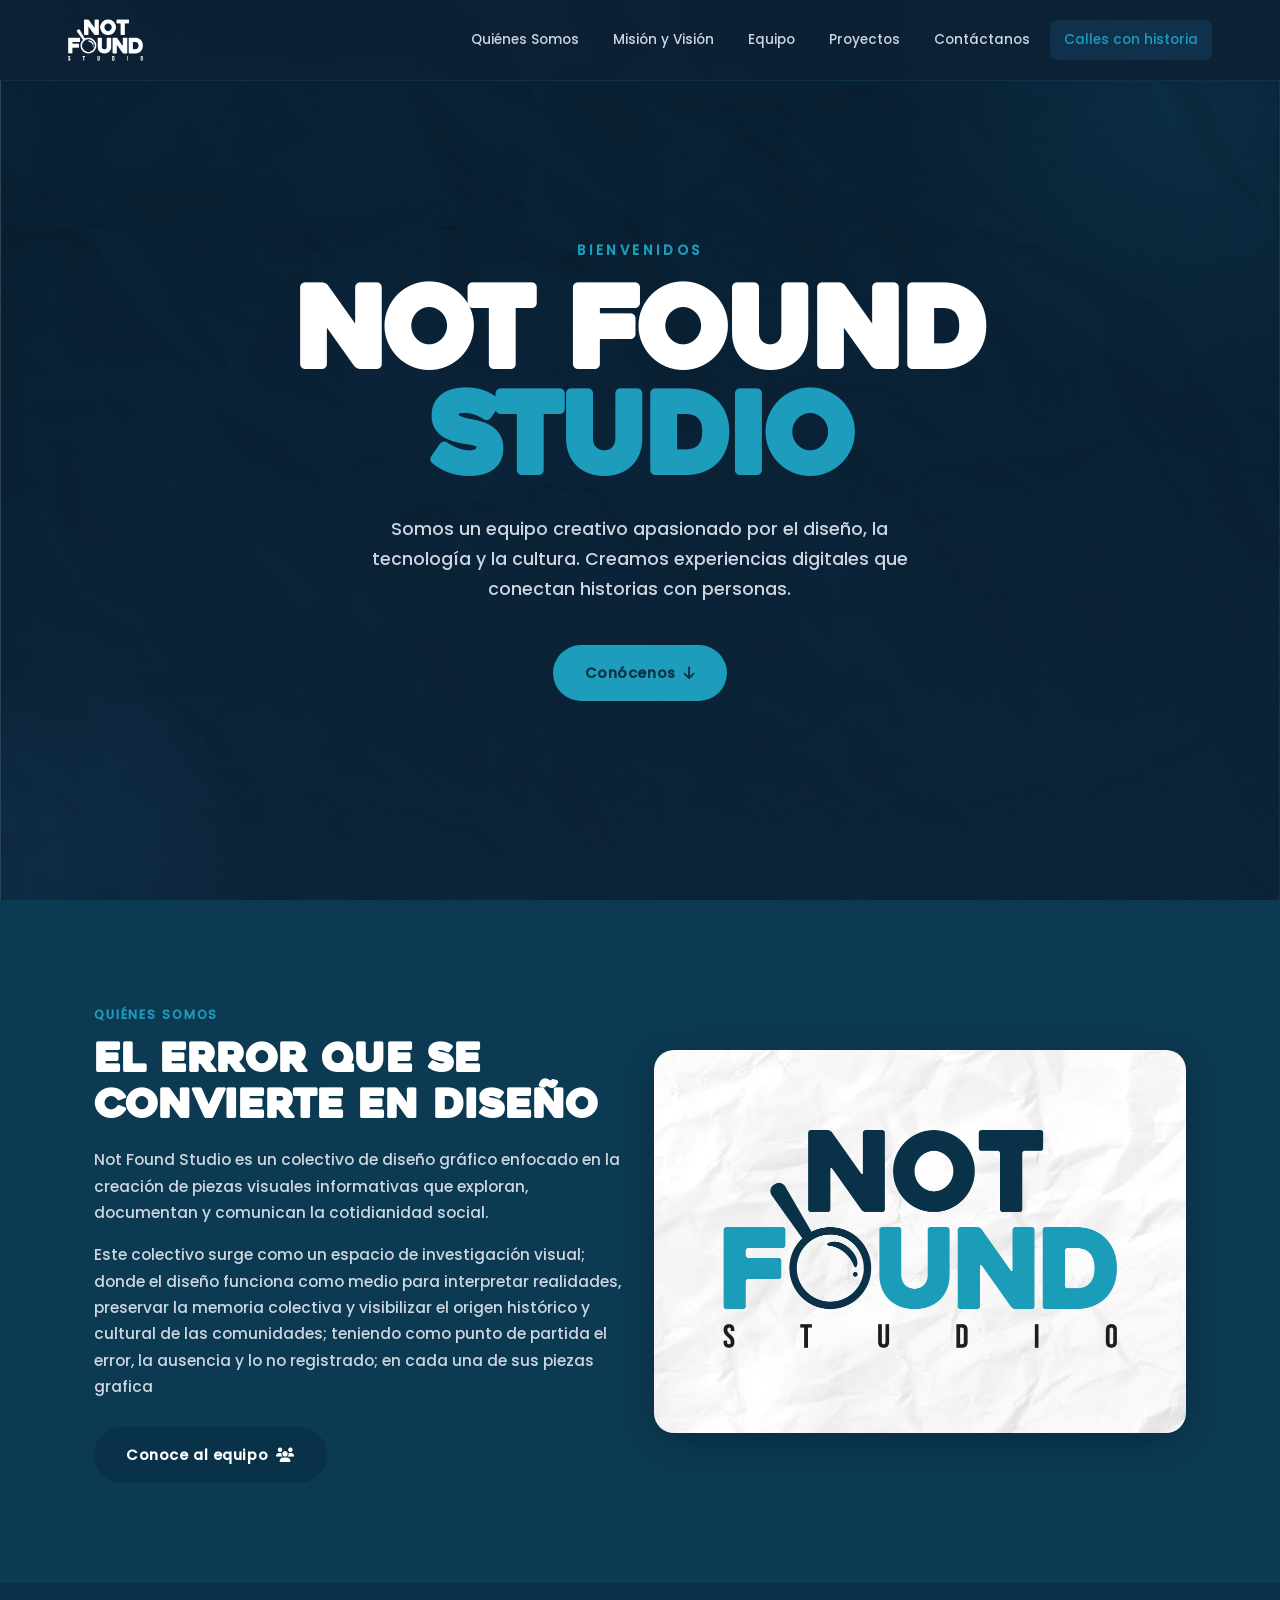
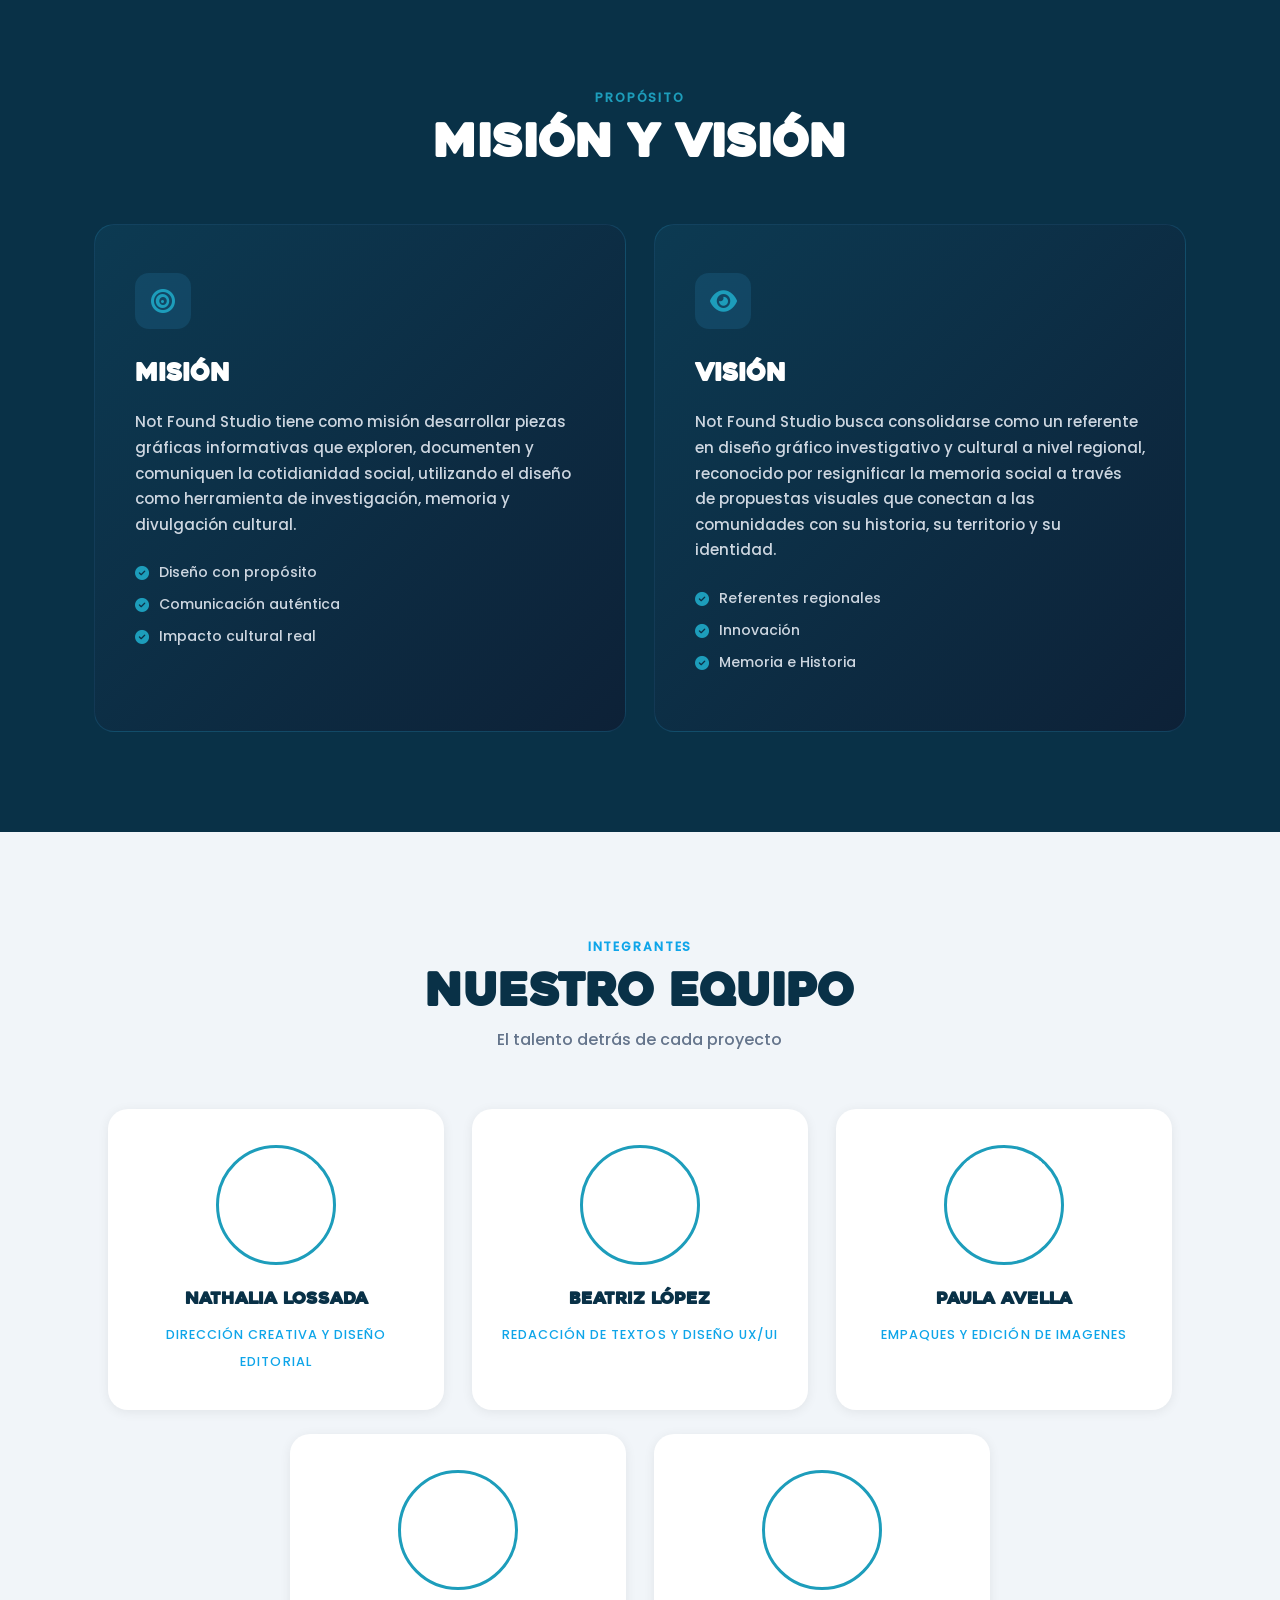
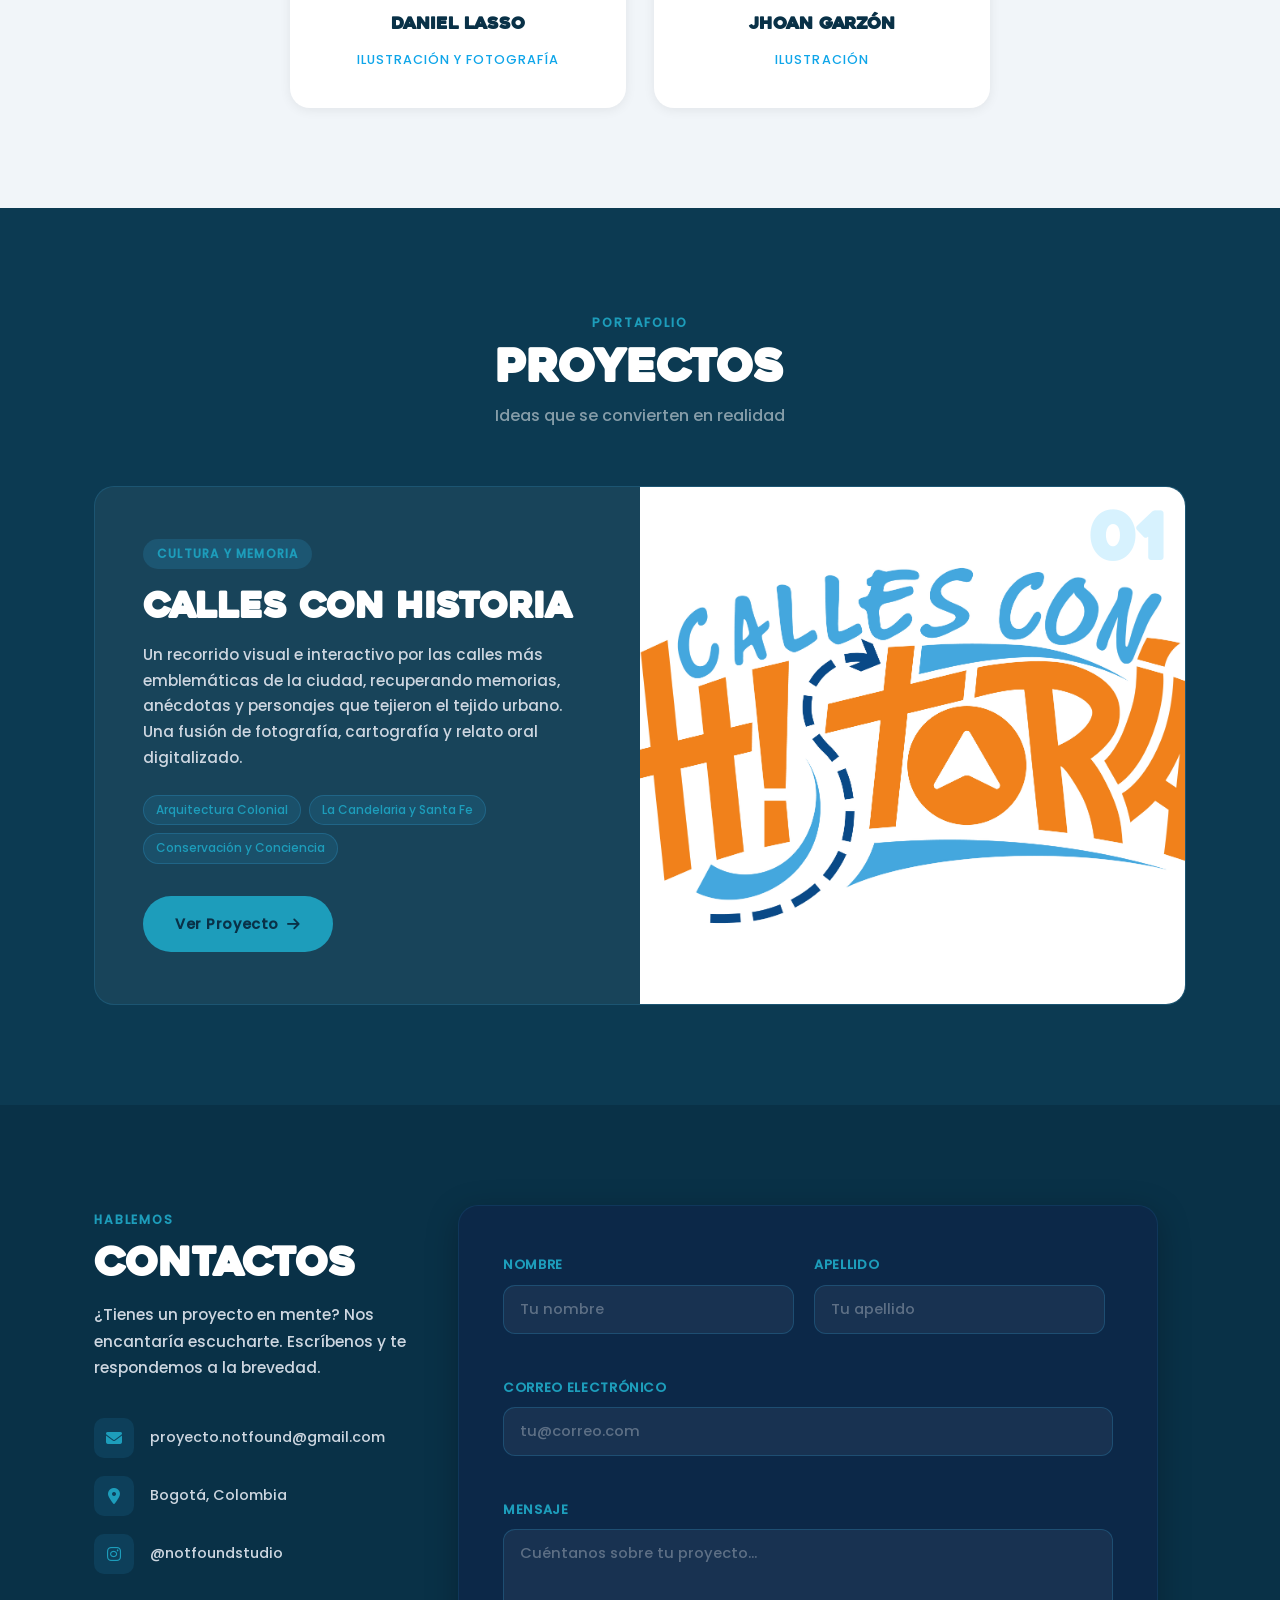
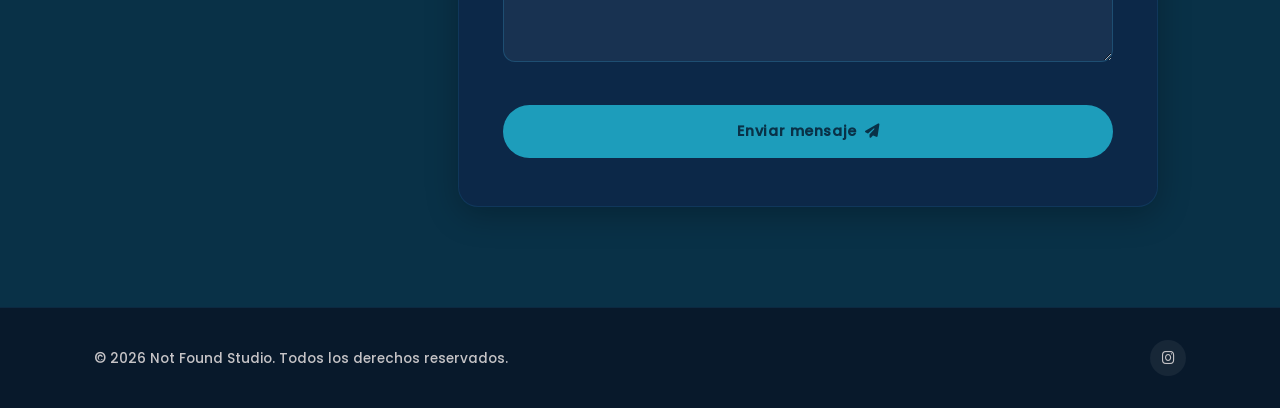
==== index.html @ d1a0eb5a "pagina-web" ====
<!DOCTYPE html>
<html lang="es">
<head>
  <meta charset="UTF-8" />
  <meta name="viewport" content="width=device-width, initial-scale=1.0" />
  <title>Not Found Studio</title>
  <link rel="stylesheet" href="https://cdnjs.cloudflare.com/ajax/libs/font-awesome/6.5.0/css/all.min.css" />
  <link rel="stylesheet" href="style.css" />
  <link rel="icon" href="img/icon.png" type="image/x-icon" />
  <script src="script.js" defer></script>

</head>
<body>
  <div class="page-transition" id="pageTransition"></div>
  <header class="navbar" id="navbar">
    <div class="nav-container">
      <a href="#hero" class="nav-logo">
        <img
          src="img/logo.png"
          alt="Not Found Studio"
          />
        </a>

      <nav class="nav-menu" id="navMenu">
        <a href="#quienes"   class="nav-link">Quiénes Somos</a>
        <a href="#mision"    class="nav-link">Misión y Visión</a>
        <a href="#equipo"    class="nav-link">Equipo</a>
        <a href="#proyectos" class="nav-link">Proyectos</a>
        <a href="#contacto"  class="nav-link">Contáctanos</a>
        <a href="proyecto.html" class="nav-link nav-link--project">Calles con historia</a>
      </nav>

      <!-- BOTÓN HAMBURGUESA (móvil) -->
      <button class="hamburger" id="hamburger" aria-label="Abrir menú">
        <span></span>
        <span></span>
        <span></span>
      </button>
    </div>
  </header>
 <section class="hero" id="hero">
    <div class="hero-deco deco-1"></div>
    <div class="hero-deco deco-2"></div>

    <div class="container">
      <div class="row justify-center">
        <div class="col col-8 hero-content">
          <p class="hero-welcome">Bienvenidos</p>
          <h1 class="hero-title">Not Found<br /><span>Studio</span></h1>
          <p class="hero-desc">
            Somos un equipo creativo apasionado por el diseño, la tecnología y la cultura.
            Creamos experiencias digitales que conectan historias con personas.
          </p>
          <div class="hero-cta">
            <a href="#quienes" class="btn btn-primary">
              Conócenos <i class="fas fa-arrow-down"></i>
            </a>
          </div>
        </div>
      </div>
    </div>
  </section>

  <section class="quienes" id="quienes">
    <div class="container">
      <div class="row align-center">
        <div class="col col-6 reveal">
          <span class="section-label">Quiénes Somos</span>
          <h2>El error que se convierte en diseño</h2>
          <p>
            Not Found Studio es un colectivo de diseño gráfico enfocado en la creación de 
            piezas visuales informativas que exploran, documentan y comunican la cotidianidad social. 
          </p>
          <p>
            Este colectivo surge como un espacio de investigación visual; donde el diseño funciona como medio para 
            interpretar realidades, preservar la memoria colectiva y visibilizar el 
            origen histórico y cultural de las comunidades; teniendo como punto de partida 
            el error, la ausencia y lo no registrado; en cada una de sus piezas grafica
          </p>
          <a href="#equipo" class="btn btn-dark">
            Conoce al equipo <i class="fas fa-users"></i>
          </a>
        </div>
        <div class="col col-6 reveal">
          <div class="img-wrapper">
            <img
              src="img/perfil.png" alt="Quiénes Somos"/>
          </div>
        </div>
      </div>
    </div>
  </section>

  <section class="mision" id="mision">
    <div class="container">
      <div class="row justify-center">
        <div class="col col-8 section-header reveal">
          <span class="section-label">Propósito</span>
          <h2>Misión y Visión</h2>
        </div>
      </div>
      <div class="row">
        <div class="col col-6 reveal">
          <div class="mv-card mision-card">
            <div class="mv-icon"><i class="fas fa-bullseye"></i></div>
            <h3>Misión</h3>
            <p>
              Not Found Studio tiene como misión desarrollar piezas gráficas informativas
              que exploren, documenten y comuniquen la cotidianidad social, utilizando el
              diseño como herramienta de investigación, memoria y divulgación cultural. 
            </p>
            <ul class="mv-list">
              <li><i class="fas fa-check-circle"></i> Diseño con propósito</li>
              <li><i class="fas fa-check-circle"></i> Comunicación auténtica</li>
              <li><i class="fas fa-check-circle"></i> Impacto cultural real</li>
            </ul>
          </div>
        </div>
        <div class="col col-6 reveal">
          <div class="mv-card vision-card">
            <div class="mv-icon"><i class="fas fa-eye"></i></div>
            <h3>Visión</h3>
            <p>
              Not Found Studio busca consolidarse como un referente en diseño gráfico investigativo 
              y cultural a nivel regional, reconocido por resignificar la memoria social a través de 
              propuestas visuales que conectan a las comunidades con su historia, su territorio y su identidad.
            </p>
            <ul class="mv-list">
              <li><i class="fas fa-check-circle"></i> Referentes regionales</li>
              <li><i class="fas fa-check-circle"></i> Innovación</li>
              <li><i class="fas fa-check-circle"></i> Memoria e Historia</li>
            </ul>
          </div>
        </div>
      </div>
    </div>
  </section>

  <section class="equipo" id="equipo">
    <div class="container">
      <div class="row justify-center">
        <div class="col col-10 section-header reveal">
          <span class="section-label">Integrantes</span>
          <h2>Nuestro Equipo</h2>
          <p class="section-sub">El talento detrás de cada proyecto</p>
        </div>
      </div>

      <div class="row justify-center team-row">
        <div class="col col-4 reveal">
          <div class="team-card">
            <div class="team-photo">
              <img
                src="img/equipo1.jpg"
                alt="Nathalia lossada"
              />
              <div class="team-overlay">
                <a href="https://www.instagram.com/nlossada?igsh=bnplN2xuNHA5bGJr" class="team-link" aria-label="Instagram de Nathalia">
                  <i class="fas fa-envelope"></i>
                </a>
              </div>
            </div>
            <h4>Nathalia Lossada</h4>
            <span class="team-role">Dirección Creativa y Diseño editorial</span>
          </div>
        </div>

        <div class="col col-4 reveal">
          <div class="team-card">
            <div class="team-photo">
              <img
                src="img/equipo2.jpg"
                alt="Beatriz López"
              />
              <div class="team-overlay">
                <a href="https://www.instagram.com/bea_adrix?igsh=NGtjNWd2dTVrZHo2" class="team-link" aria-label="instagram de Beatriz">
                  <i class="fas fa-envelope"></i>
                </a>
              </div>
            </div>
            <h4>Beatriz López</h4>
            <span class="team-role">Redacción de textos y Diseño UX/UI</span>
          </div>
        </div>

        <div class="col col-4 reveal">
          <div class="team-card">
            <div class="team-photo">
              <img
                src="img/equipo3.jpg"
                alt="Paula Avella"
              />
              <div class="team-overlay">
                <a href="https://www.instagram.com/pautinament3?igsh=bTRzOGg0ZjN5amI3" class="team-link" aria-label="instagram de Paula">
                  <i class="fas fa-envelope"></i>
                </a>
              </div>
            </div>
            <h4>Paula Avella</h4>
            <span class="team-role">Empaques y Edición de imagenes</span>
          </div>
        </div>
      </div>

      <div class="row justify-center team-row">
        <div class="col col-4 reveal">
          <div class="team-card">
            <div class="team-photo">
              <img
                src="img/equipo4.jpg"
                alt="Daniel Lasso"
              />
              <div class="team-overlay">
                <a href="https://www.instagram.com/dan_d4x_?igsh=Ym0zbWVmbXpodW9n&utm_source=qr" class="team-link" aria-label="instagram de Daniel">
                  <i class="fas fa-envelope"></i>
                </a>
              </div>
            </div>
            <h4>Daniel Lasso</h4>
            <span class="team-role">Ilustración y Fotografía</span>
          </div>
        </div>

        <div class="col col-4 reveal">
          <div class="team-card">
            <div class="team-photo">
              <img
                src="img/equipo5.jpg"
                alt="Jhoan Garzón"
              />
              <div class="team-overlay">
                <a href="https://www.instagram.com/ribbit_melon?igsh=cm5mOG1vd2Rkbng2" class="team-link" aria-label="instagram de Jhoan">
                  <i class="fas fa-envelope"></i>
                </a>
              </div>
            </div>
            <h4>Jhoan Garzón</h4>
            <span class="team-role">Ilustración</span>
          </div>
        </div>
      </div>
    </div>
  </section>

  <section class="proyectos" id="proyectos">
    <div class="container">
      <div class="row justify-center">
        <div class="col col-8 section-header reveal">
          <span class="section-label">Portafolio</span>
          <h2>Proyectos</h2>
          <p class="section-sub">Ideas que se convierten en realidad</p>
        </div>
      </div>
      <div class="row reveal">
        <div class="col col-12">
          <div class="project-card">

            <div class="project-info">
              <span class="project-tag">Cultura y Memoria</span>
              <h3>Calles con Historia</h3>
              <p>
                Un recorrido visual e interactivo por las calles más emblemáticas de la ciudad,
                recuperando memorias, anécdotas y personajes que tejieron el tejido urbano.
                Una fusión de fotografía, cartografía y relato oral digitalizado.
              </p>
              <ul class="project-tags">
                <li>Arquitectura Colonial</li>
                <li>La Candelaria y Santa Fe</li>
                <li>Conservación y Conciencia</li>
              </ul>
              <a href="proyecto.html" class="btn btn-primary project-btn">
                Ver Proyecto <i class="fas fa-arrow-right"></i>
              </a>
            </div>

            <div class="project-img">
              <img
                src="img/proyecto.jpg"
                alt="Calles con Historia"
              />
              <div class="project-number">01</div>
            </div>
          </div>
        </div>
      </div>

    </div>
  </section>

  <section class="contacto" id="contacto">
    <div class="container">
      <div class="row align-start">

        <div class="col col-4 contact-info reveal">
          <span class="section-label">Hablemos</span>
          <h2>Contactos</h2>
          <p>
            ¿Tienes un proyecto en mente? Nos encantaría escucharte.
            Escríbenos y te respondemos a la brevedad.
          </p>
          <div class="contact-details">
            <!-- Cambia el correo, ciudad y usuario de Instagram -->
            <div class="contact-item">
              <i class="fas fa-envelope"></i>
              <span>proyecto.notfound@gmail.com</span>
            </div>
            <div class="contact-item">
              <i class="fas fa-map-marker-alt"></i>
              <span>Bogotá, Colombia</span>
            </div>
            <div class="contact-item">
              <i class="fab fa-instagram"></i>
              <span>@notfoundstudio</span>
            </div>
          </div>
        </div>

        <div class="col col-8 reveal">
          <div class="contact-form">
            <form id="contactForm"
            action="https://formspree.io/f/xjgqybzd"
            method="POST"
            novalidate>

            <input type="hidden" name="_subject" value="Nuevo mensaje — Calles con Historia" />
            <input type="hidden" name="_language" value="es" />


              <div class="row form-row">
                <div class="col col-6 form-group">
                  <label for="nombre">Nombre</label>
                  <input type="text" id="nombre" name="nombre" placeholder="Tu nombre" required />
                  <span class="error-msg" id="error-nombre"></span>
                </div>
                <div class="col col-6 form-group">
                  <label for="apellido">Apellido</label>
                  <input type="text" id="apellido" name="apellido" placeholder="Tu apellido" required />
                  <span class="error-msg" id="error-apellido"></span>
                </div>
              </div>

              <div class="form-group">
                <label for="correo">Correo electrónico</label>
                <input type="email" id="correo" name="correo" placeholder="tu@correo.com" required />
                <span class="error-msg" id="error-correo"></span>
              </div>

              <div class="form-group">
                <label for="mensaje">Mensaje</label>
                <textarea id="mensaje" name="mensaje" rows="5" placeholder="Cuéntanos sobre tu proyecto..." required></textarea>
                <span class="error-msg" id="error-mensaje"></span>
              </div>

              <button type="submit" class="btn btn-primary full-width">
                Enviar mensaje <i class="fas fa-paper-plane"></i>
              </button>
              <div class="form-success" id="formSuccess">
                <i class="fas fa-check-circle"></i>
                ¡Mensaje enviado con éxito! Te responderemos pronto.
              </div>

            </form>
          </div>
        </div>
      </div>
    </div>
  </section>

  <footer class="footer">
    <div class="container">
      <div class="row align-center justify-between footer-inner">
        <p>&copy; 2026 Not Found Studio. Todos los derechos reservados.</p>
        <div class="footer-social">
          <a href="https://www.instagram.com/not.found.st?igsh=ZXUxaDUyYTJwb2t6" aria-label="Instagram"><i class="fab fa-instagram"></i></a>
        </div>
      </div>
    </div>
  </footer>

</body>
</html>
---- style.css ----
:root {
  --navy:        #093147;   /* azul oscuro principal */
  --navy-mid:    #0c2848;   /* azul oscuro medio */
  --teal:        #1d9dbb;   /* azul turquesa */
  --teal-dark:   #0ea5e9;   /* turquesa más oscuro */
  --teal-bg:     #0c3a52;   /* fondo sección turquesa */
  --gray-light:  #f1f5f9;   /* gris claro (fondo equipo) */
  --gray-mid:    #c5c3c6;   /* gris medio (textos secundarios) */
  --white:       #ffffff;
  --text-body:   #cdd6e0;   /* texto sobre fondo oscuro */
  --error:       #f87171;   /* rojo para errores de formulario */

  --font-title:  'Heavitas', sans-serif; src: url(fuentes/heavitas.ttf);
  --font-body:   'Poppins', sans-serif; src: url(fuentes/poppins-medium.ttf);

  --radius:      12px;
  --radius-lg:   20px;

  --shadow:      0 8px 32px rgba(0, 0, 0, 0.25);
  --shadow-sm:   0 4px 16px rgba(0, 0, 0, 0.15);

  --transition:  0.35s cubic-bezier(0.4, 0, 0.2, 1);
}

@font-face {
  font-family: 'Heavitas'; src: url(fuentes/heavitas.ttf); 
}

@font-face {
  font-family: 'Poppins'; src: url(fuentes/poppins-medium.ttf);
}

*, *::before, *::after {
  box-sizing: border-box;
  margin: 0;
  padding: 0;
}

html {
  scroll-behavior: smooth;
}

body {
  font-family: var(--font-body); background: var(--navy); color: var(--white); line-height: 1.7; overflow-x: hidden;
}

img {max-width: 100%;display: block; }
a { text-decoration: none; color: inherit; }
ul { list-style: none; }

.container {
  max-width: 1140px;
  margin: 0 auto;
  padding: 0 24px;
  width: 100%;
}

.row {
  display: flex;
  flex-wrap: wrap;
  gap: 28px;
  width: 100%;
}

.col {
  flex: 1 1 0%;
  min-width: 0;
}

.col-1  { flex: 0 0 calc(8.333%  - 28px); }
.col-2  { flex: 0 0 calc(16.666% - 28px); }
.col-3  { flex: 0 0 calc(25%     - 28px); }
.col-4  { flex: 0 0 calc(33.333% - 28px); }
.col-5  { flex: 0 0 calc(41.666% - 28px); }
.col-6  { flex: 0 0 calc(50%     - 14px); }
.col-7  { flex: 0 0 calc(58.333% - 28px); }
.col-8  { flex: 0 0 calc(66.666% - 28px); }
.col-9  { flex: 0 0 calc(75%     - 28px); }
.col-10 { flex: 0 0 calc(83.333% - 28px); }
.col-11 { flex: 0 0 calc(91.666% - 28px); }
.col-12 { flex: 0 0 100%; }

.justify-center  { justify-content: center; }
.justify-between { justify-content: space-between; }
.justify-end     { justify-content: flex-end; }
.align-center    { align-items: center; }
.align-start     { align-items: flex-start; }
.align-end       { align-items: flex-end; }

.reveal {
  opacity: 0;
  transform: translateY(32px);
  transition: opacity 0.7s ease, transform 0.7s ease;
}
.reveal.visible {
  opacity: 1;
  transform: none;
}

.section-label {
  display: inline-block;
  font-family: var(--font-body);
  font-size: 0.78rem;
  font-weight: 600;
  letter-spacing: 0.15em;
  text-transform: uppercase;
  color: var(--teal);
  margin-bottom: 10px;
}

.section-header {
  text-align: center;
  margin-bottom: 56px;
}

.section-header h2 {
  font-family: var(--font-title);
  font-size: clamp(2rem, 4vw, 2.8rem);
  font-weight: 900;
  line-height: 1.1;
}

.section-sub {
  color: var(--gray-mid);
  margin-top: 10px;
  font-size: 1rem;
}

.img-wrapper {
  position: relative;
  border-radius: var(--radius-lg);
  overflow: hidden;
  box-shadow: var(--shadow);
}

.img-wrapper img {
  width: 100%;
  height: 100%;
}

.img-wrapper:hover img {
  transform: scale(1.04);
}

.img-badge {
  position: absolute; bottom: 24px; left: 24px; background: var(--teal); color: var(--navy);
  padding: 14px 20px; border-radius: var(--radius); display: flex; flex-direction: column;
  align-items: center; font-family: var(--font-title); font-weight: 900;box-shadow: var(--shadow-sm);
}

.badge-num  { font-size: 2rem; line-height: 1; }
.badge-text {
  font-size: 0.7rem; letter-spacing: 0.1em; text-transform: uppercase;
}

.btn {
  display: inline-flex; align-items: center; gap: 8px; font-family: var(--font-body); font-weight: 600; font-size: 0.9rem;
  padding: 14px 30px; border-radius: 50px; border: 2px solid transparent; cursor: pointer; transition: var(--transition); letter-spacing: 0.04em;
}

.btn-primary {
  background: var(--teal); color: var(--navy);
}
.btn-primary:hover {
  background: transparent; border-color: var(--teal); color: var(--teal); transform: translateY(-2px); box-shadow: 0 8px 24px rgba(56, 189, 248, 0.3);
}

.btn-outline {
  background: transparent; border-color: rgba(255, 255, 255, 0.4); color: var(--white);
}
.btn-outline:hover {
  border-color: var(--teal); color: var(--teal); transform: translateY(-2px);
}

.btn-dark {
  background: var(--navy); color: var(--white); border-color: var(--navy);
}
.btn-dark:hover {
  background: var(--teal); border-color: var(--teal); color: var(--navy); transform: translateY(-2px);
}

.full-width {
  width: 100%; justify-content: center;
}

.navbar {
  position: fixed; top: 0; left: 0; right: 0; z-index: 1000; background: rgba(13, 33, 55, 0.85); backdrop-filter: blur(14px); -webkit-backdrop-filter: blur(14px); border-bottom: 1px solid rgba(56, 189, 248, 0.1); transition: box-shadow 0.3s;
}

.navbar.scrolled {
  box-shadow: 0 4px 32px rgba(0, 0, 0, 0.4);
}

.nav-container {
  max-width: 1200px; 
  
   margin: 0 auto; padding: 0 28px; height: 80px; display: flex; align-items: center; justify-content: space-between;
}

.nav-logo {
  display: flex; align-items: center; flex-shrink: 0; transition: opacity 0.2s;
}
.nav-logo:hover { opacity: 0.8; }

.nav-logo img {
  height: 42px; width: auto; object-fit: contain;
}

/* Fallback de texto si no existe logo.png */
.logo-fallback {
  display: none; font-family: var(--font-title); font-weight: 900; font-size: 1.4rem; color: var(--white); letter-spacing: -0.02em;
}
.logo-fallback span { color: var(--teal); }

/* Menú de enlaces */
.nav-menu {
  display: flex; align-items: center; gap: 6px;
}

.nav-link {
  font-family: var(--font-body); font-size: 0.85rem; font-weight: 500; color: var(--text-body); padding: 8px 14px; border-radius: 8px; transition: var(--transition); position: relative;
}

/* Subrayado animado al hacer hover */
.nav-link::after {
  content: ''; position: absolute; bottom: 4px; left: 50%; transform: translateX(-50%) scaleX(0); width: 20px; height: 2px; background: var(--teal); border-radius: 2px; transition: transform 0.3s ease;
}
.nav-link:hover { color: var(--white); }
.nav-link:hover::after { transform: translateX(-50%) scaleX(1); }

/* Enlace de Proyectos destacado en turquesa */
.nav-link--project {
  color: var(--teal) !important; background: rgba(56, 189, 248, 0.1);
}
.nav-link--project:hover {
  background: var(--teal); color: var(--navy) !important;
}
.nav-link--project:hover::after { display: none; }

/* Botón hamburguesa (solo visible en móvil) */
.hamburger {
  display: none; flex-direction: column; gap: 5px; background: none; border: none; cursor: pointer; padding: 6px;
}
.hamburger span {
  display: block;
  width: 26px;
  height: 2px;
  background: var(--white);
  border-radius: 2px;
  transition: var(--transition);
}
/* Animación de ×  al abrir el menú */
.hamburger.active span:nth-child(1) { transform: translateY(7px) rotate(45deg); }
.hamburger.active span:nth-child(2) { opacity: 0; }
.hamburger.active span:nth-child(3) { transform: translateY(-7px) rotate(-45deg); }

.hero {
  min-height: 100vh;
  background: linear-gradient(rgba(8, 25, 43, 0.65), rgba(13, 33, 55, 0.75)), url('img/hero-bg.jpg') center center / cover no-repeat; display: flex; align-items: center; justify-content: center; position: relative; overflow: hidden; padding: 120px 0 80px;
}

.hero-content {
  position: relative; z-index: 2; text-align: center;
}

.hero-welcome {
  font-size: 0.85rem; font-weight: 600; letter-spacing: 0.25em; text-transform: uppercase; color: var(--teal); margin-bottom: 16px; animation: fadeUp 0.8s ease both;
}

.hero-title {
  font-family: var(--font-title); font-size: clamp(3rem, 9vw, 7rem); font-weight: 900; line-height: 0.95; letter-spacing: -0.03em; margin-bottom: 24px; animation: fadeUp 0.8s 0.15s ease both;
}
.hero-title span { color: var(--teal); }

.hero-desc {
  font-size: clamp(0.95rem, 2vw, 1.1rem); color: var(--text-body); max-width: 560px; margin: 0 auto 40px; animation: fadeUp 0.8s 0.3s ease both;
}

.hero-cta {
  display: flex; gap: 16px; justify-content: center; flex-wrap: wrap; animation: fadeUp 0.8s 0.45s ease both;
}

.hero-deco {
  position: absolute; border-radius: 50%; pointer-events: none;
}
.deco-1 {
  width: 600px; height: 600px; top: -200px; right: -200px; background: radial-gradient(circle, rgba(56, 189, 248, 0.08) 0%, transparent 70%);
}
.deco-2 {
  width: 400px; height: 400px; bottom: -150px; left: -150px; background: radial-gradient(circle, rgba(56, 189, 248, 0.06) 0%, transparent 70%);
}

@keyframes fadeUp {
  from { opacity: 0; transform: translateY(28px); }
  to   { opacity: 1; transform: none; }
}


.quienes {
  background: var(--teal-bg); padding: 100px 0;
}

.quienes h2 {
  font-family: var(--font-title); font-size: clamp(1.8rem, 3.5vw, 2.5rem); font-weight: 900; margin-bottom: 20px; line-height: 1.15;
}

.quienes p {
  color: var(--text-body); margin-bottom: 16px; font-size: 0.97rem;
}

.quienes .btn {
  margin-top: 10px;
}


.mision {
  background: var(--navy);
  padding: 100px 0;
}

.mv-card {
  height: 100%; padding: 48px 40px; border-radius: var(--radius-lg); border: 1px solid rgba(56, 189, 248, 0.15); transition: var(--transition); position: relative; overflow: hidden;
}

.mv-card::before {
  content: ''; position: absolute; top: 0; left: 0; right: 0; height: 3px; background: var(--teal); transform: scaleX(0); transform-origin: left; transition: transform 0.4s ease;
}
.mv-card:hover::before { transform: scaleX(1); }

.mv-card:hover {
  border-color: rgba(56, 189, 248, 0.4); transform: translateY(-6px); box-shadow: 0 20px 48px rgba(0, 0, 0, 0.35);
}

.mision-card  { background: linear-gradient(135deg, #0c3a52, #0d2137); }
.vision-card  { background: linear-gradient(135deg, #0c3a52, #0d2137); }

.mv-icon {
  width: 56px; height: 56px; background: rgba(56, 189, 248, 0.12); border-radius: 14px; display: flex; align-items: center; justify-content: center; font-size: 1.5rem; color: var(--teal); margin-bottom: 24px;
}

.mv-card h3 {
  font-family: var(--font-title); font-size: 1.5rem; font-weight: 700; margin-bottom: 16px;
}

.mv-card p {
  color: var(--text-body); font-size: 0.94rem; margin-bottom: 24px;
}

.mv-list li {
  color: var(--text-body); font-size: 0.88rem; display: flex; align-items: center; gap: 10px; margin-bottom: 8px;
}
.mv-list li i { color: var(--teal); }


.equipo {
  background: var(--gray-light);
  padding: 100px 0;
}

.equipo .section-label { color: var(--teal-dark); }
.equipo .section-header h2 { color: var(--navy); }
.equipo .section-sub { color: #64748b; }

.team-row {
  margin-bottom: 24px;
}
.team-row:last-child {
  margin-bottom: 0;
}

.team-card {
  background: var(--white); border-radius: var(--radius-lg); padding: 36px 24px; text-align: center; transition: var(--transition); box-shadow: 0 2px 12px rgba(0, 0, 0, 0.07); height: 100%;
}
.team-card:hover {
  transform: translateY(-8px); box-shadow: 0 20px 48px rgba(13, 33, 55, 0.15);
}

.team-photo {
  width: 120px; height: 120px; margin: 0 auto 20px; position: relative;
}
.team-photo img {
  width: 100%; height: 100%; border-radius: 50%; object-fit: cover; border: 3px solid var(--teal); transition: var(--transition);
}
.team-card:hover .team-photo img {
  border-color: var(--teal-dark);
}

.team-overlay {
  position: absolute; inset: 0;  background: rgba(13, 33, 55, 0.7);  border-radius: 50%;  display: flex;  align-items: center;  justify-content: center;  opacity: 0; transition: var(--transition);
}
.team-card:hover .team-overlay { opacity: 1; } 

.team-link {
  color: var(--teal); 
  font-size: 1.2rem; 
  transition: color 0.2s;
}
.team-link:hover { color: var(--white); }

/* Nombre y rol */
.team-card h4 {
  font-family: var(--font-title); font-size: 1.05rem; font-weight: 700; color: var(--navy); margin-bottom: 6px;
}
.team-role {
  font-size: 0.8rem; font-weight: 500; color: var(--teal-dark); text-transform: uppercase; letter-spacing: 0.08em;
}


.proyectos {
  background: var(--teal-bg); padding: 100px 0;
}
.proyectos .section-header h2 { color: var(--white); }
.proyectos .section-sub { color: rgba(255, 255, 255, 0.5); }

.project-card {
  display: grid; grid-template-columns: 1fr 1fr; align-items: center; background: rgba(255, 255, 255, 0.05); border: 1px solid rgba(56, 189, 248, 0.15); border-radius: var(--radius-lg); overflow: hidden; transition: var(--transition);
}
.project-card:hover {
  border-color: rgba(56, 189, 248, 0.4); box-shadow: 0 24px 64px rgba(0, 0, 0, 0.3);
}

.project-info {
  padding: 52px 48px;
}

.project-tag {
  display: inline-block; background: rgba(56, 189, 248, 0.15); color: var(--teal); font-size: 0.75rem; font-weight: 600; letter-spacing: 0.1em; text-transform: uppercase; padding: 5px 14px; border-radius: 50px; margin-bottom: 18px;
}

.project-info h3 {
  font-family: var(--font-title); font-size: clamp(1.6rem, 3vw, 2.2rem); font-weight: 900; margin-bottom: 16px; line-height: 1.1;
}

.project-info p {
  color: var(--text-body); font-size: 0.95rem; margin-bottom: 24px;
}

.project-tags {
  display: flex; flex-wrap: wrap; gap: 8px; margin-bottom: 32px;
}
.project-tags li {
  background: rgba(56, 189, 248, 0.1); color: var(--teal); font-size: 0.75rem; padding: 4px 12px; border-radius: 50px; border: 1px solid rgba(56, 189, 248, 0.2);
}

.project-img {
  position: relative; height: 100%; width: 100%; transition: transform 0.6s ease;
}
.project-img img {
  width: 100%; height: 100%; object-fit: cover; display: block; transition: transform 0.6s ease;
}
.project-card:hover .project-img img { transform: scale(1.05); }

.project-number {
  position: absolute; top: 20px; right: 20px; font-family: var(--font-title); font-size: 4rem; font-weight: 900; color: rgba(56, 189, 248, 0.2);line-height: 1;pointer-events: none;
}

.contacto {
  background: var(--navy); padding: 100px 0;
}

.contact-info h2 {
  font-family: var(--font-title); font-size: clamp(1.8rem, 3.5vw, 2.5rem); font-weight: 900; margin-bottom: 18px; line-height: 1.1;
}

.contact-info p {
  color: var(--text-body); font-size: 0.97rem; margin-bottom: 36px;
}

.contact-details {
  display: flex; flex-direction: column; gap: 18px;
}

.contact-item {
  display: flex; align-items: center; gap: 16px; color: var(--text-body); font-size: 0.9rem;
}
.contact-item i {
  width: 40px; height: 40px; background: rgba(56, 189, 248, 0.1); border-radius: 10px; display: flex; align-items: center; justify-content: center; color: var(--teal); font-size: 1rem; flex-shrink: 0;
}

.contact-form {
  background: var(--navy-mid); padding: 48px 44px; border-radius: var(--radius-lg); border: 1px solid rgba(56, 189, 248, 0.1); box-shadow: var(--shadow);
}

.form-row {
  margin-bottom: 0; gap: 20px;
}

.form-group {
  display: flex; flex-direction: column; margin-bottom: 20px; width: 100%;
}

.form-group label {
  font-size: 0.82rem; font-weight: 600; color: var(--teal); margin-bottom: 8px; letter-spacing: 0.05em; text-transform: uppercase;
}

.form-group input,
.form-group textarea {
  background: rgba(255, 255, 255, 0.05); border: 1px solid rgba(56, 189, 248, 0.2); border-radius: var(--radius);color: var(--white); font-family: var(--font-body); font-size: 0.92rem; padding: 13px 16px; transition: var(--transition); resize: vertical; width: 100%;
}
.form-group input::placeholder,
.form-group textarea::placeholder {
  color: rgba(255, 255, 255, 0.3);
}
.form-group input:focus,
.form-group textarea:focus {
  outline: none; border-color: var(--teal); background: rgba(56, 189, 248, 0.06); box-shadow: 0 0 0 3px rgba(56, 189, 248, 0.1);
}

/* Estado de error (JS) */
.form-group input.invalid,
.form-group textarea.invalid {
  border-color: var(--error); box-shadow: 0 0 0 3px rgba(248, 113, 113, 0.1);
}

/* Mensaje de error */
.error-msg {
  font-size: 0.78rem; color: var(--error); margin-top: 5px; min-height: 18px;
}

/* Mensaje de éxito al enviar */
.form-success {
  display: none; align-items: center; gap: 10px; background: rgba(56, 189, 248, 0.1); border: 1px solid var(--teal); border-radius: var(--radius); color: var(--teal); font-size: 0.9rem; font-weight: 500; padding: 14px 18px; margin-top: 16px;
}
.form-success.show { display: flex; }

.footer {
  background: #08192b; padding: 32px 0; border-top: 1px solid rgba(56, 189, 248, 0.1);
}

.footer-inner {
  flex-wrap: wrap; gap: 16px;
}

.footer p {
  font-size: 0.85rem; color: var(--gray-mid);
}

.footer-social {
  display: flex; gap: 14px;
}
.footer-social a {
  width: 36px; height: 36px; background: rgba(255, 255, 255, 0.06); border-radius: 50%; display: flex; align-items: center; justify-content: center; color: var(--gray-mid); font-size: 0.9rem; transition: var(--transition);
}
.footer-social a:hover {
  background: var(--teal); color: var(--navy); transform: translateY(-3px);
}

.page-transition {
  position: fixed; inset: 0; background: var(--navy); z-index: 9999; pointer-events: none; opacity: 0; transition: opacity 0.4s ease;
}
.page-transition.fade-out {
  opacity: 1; pointer-events: all;
}


/* ============================================================
   15. RESPONSIVE
   ============================================================ */

/* ── Tablet: ≤ 992px ─────────────────────────────────────── */
@media (max-width: 992px) {

  /* Las cols de 6 pasan a ancho completo */
  .col-6 { flex: 0 0 100%; }

  /* En Quiénes Somos, la imagen sube arriba */
  .quienes .row .col:last-child { order: -1; }

  /* Equipo: cols de 3 pasan a 50% */
  .equipo .col-3 { flex: 0 0 calc(50% - 14px); }

  /* Proyecto: de 2 cols a 1 col */
  .project-card { grid-template-columns: 1fr; }
  .project-img  { min-height: 280px; }

  /* Contacto: de 2 cols a 1 col */
  .contacto .col-4,
  .contacto .col-8 { flex: 0 0 100%; }
}

/* ── Móvil: ≤ 768px ──────────────────────────────────────── */
@media (max-width: 768px) {

  /* Menú hamburguesa */
  .nav-menu {
    display: none;
    position: absolute;
    top: 70px;
    left: 0;
    right: 0;
    background: rgba(13, 33, 55, 0.97);
    backdrop-filter: blur(14px);
    flex-direction: column;
    padding: 20px 24px 28px;
    gap: 4px;
    border-bottom: 1px solid rgba(56, 189, 248, 0.15);
  }
  .nav-menu.open  { display: flex; }
  .nav-link       { font-size: 1rem; padding: 12px 16px; }
  .hamburger      { display: flex; }

  /* Padding de secciones en móvil */
  .quienes,
  .mision,
  .equipo,
  .proyectos,
  .contacto { padding: 72px 0; }

  /* Col 8 pasa a 100% */
  .col-8 { flex: 0 0 100%; }

  /* Equipo en móvil: 2 columnas */
  .equipo .col-3 { flex: 0 0 calc(50% - 14px); }

  /* Formulario: fila de 2 pasa a 1 */
  .form-row .col-6 { flex: 0 0 100%; }

  /* Info del proyecto */
  .project-info { padding: 36px 28px; }

  /* Formulario de contacto */
  .contact-form { padding: 32px 24px; }

  /* Footer centrado */
  .footer-inner { flex-direction: column; text-align: center; }
}

/* ── Muy pequeño: ≤ 480px ────────────────────────────────── */
@media (max-width: 480px) {

  /* Equipo: 1 col */
  .equipo .col-3 { flex: 0 0 100%; }

  /* Hero: botones apilados */
  .hero-cta { flex-direction: column; align-items: center; }
  .hero-cta .btn { width: 100%; max-width: 300px; justify-content: center; }
}
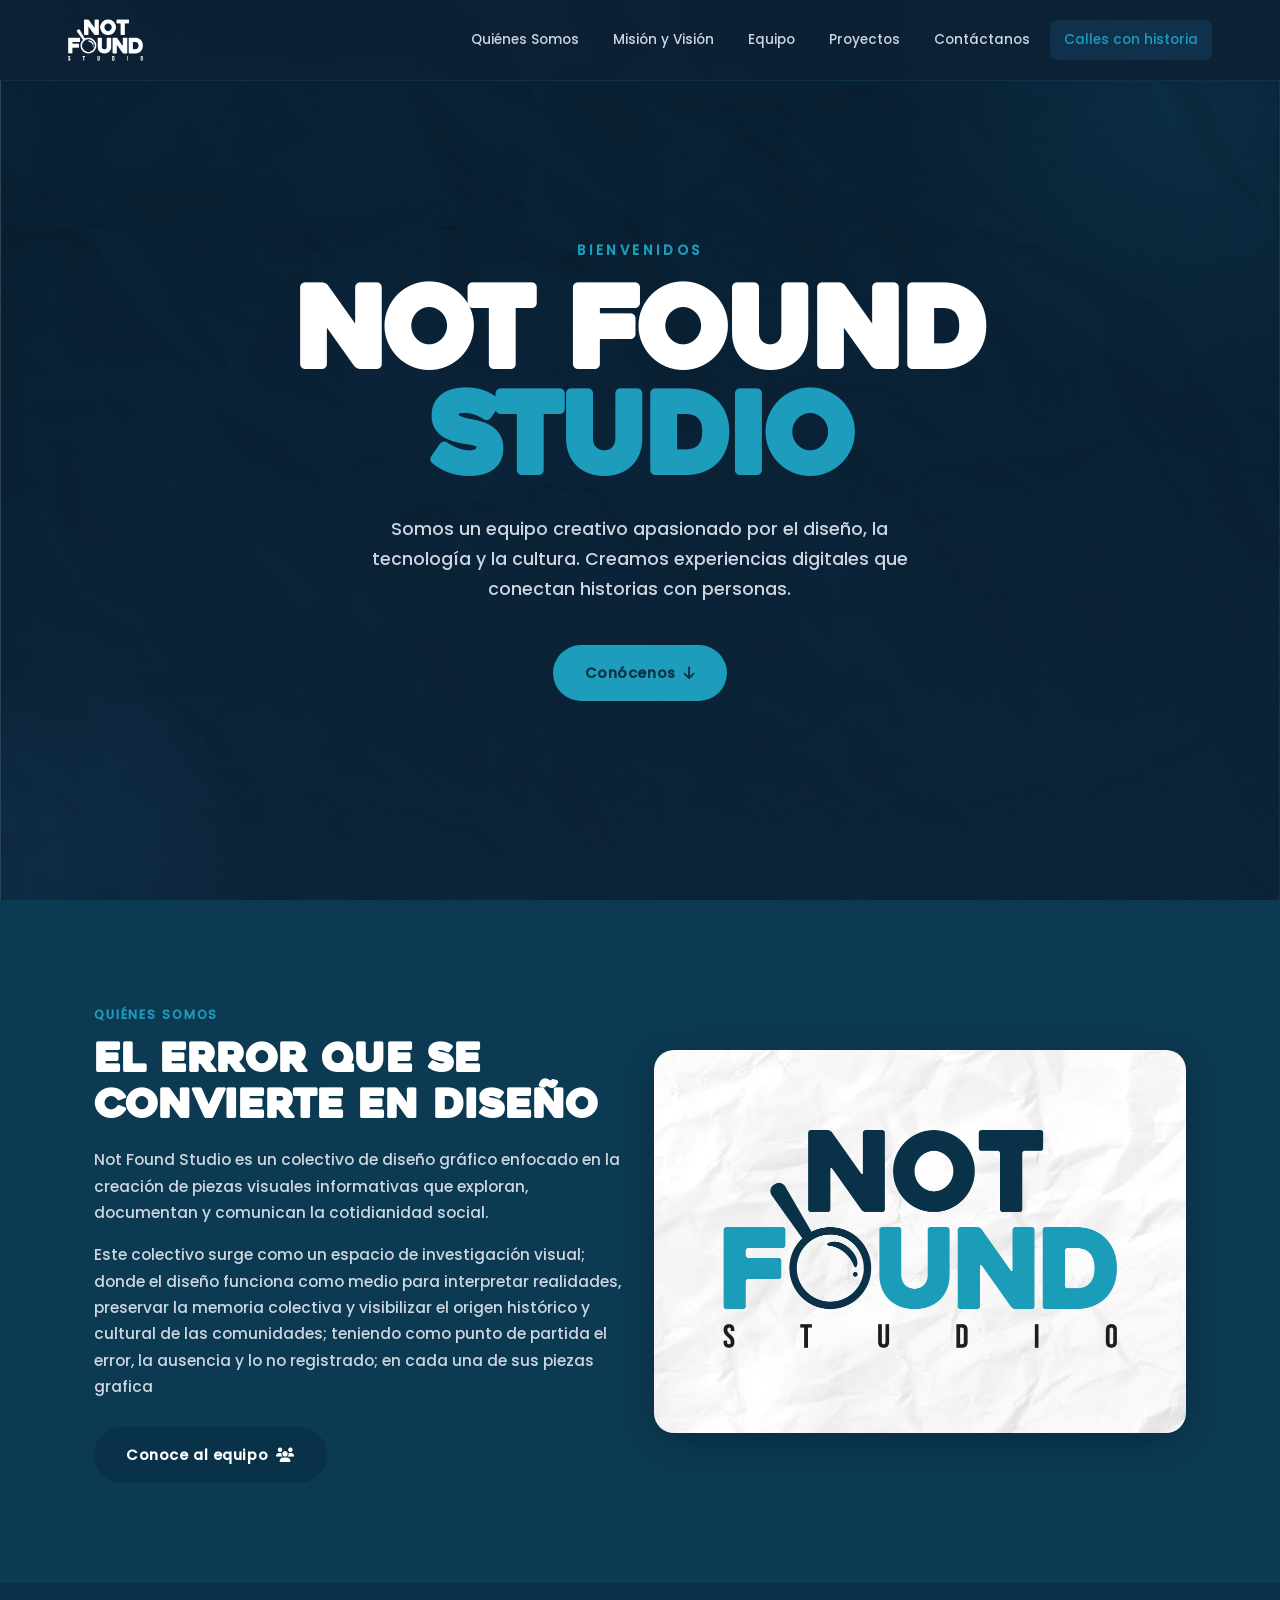
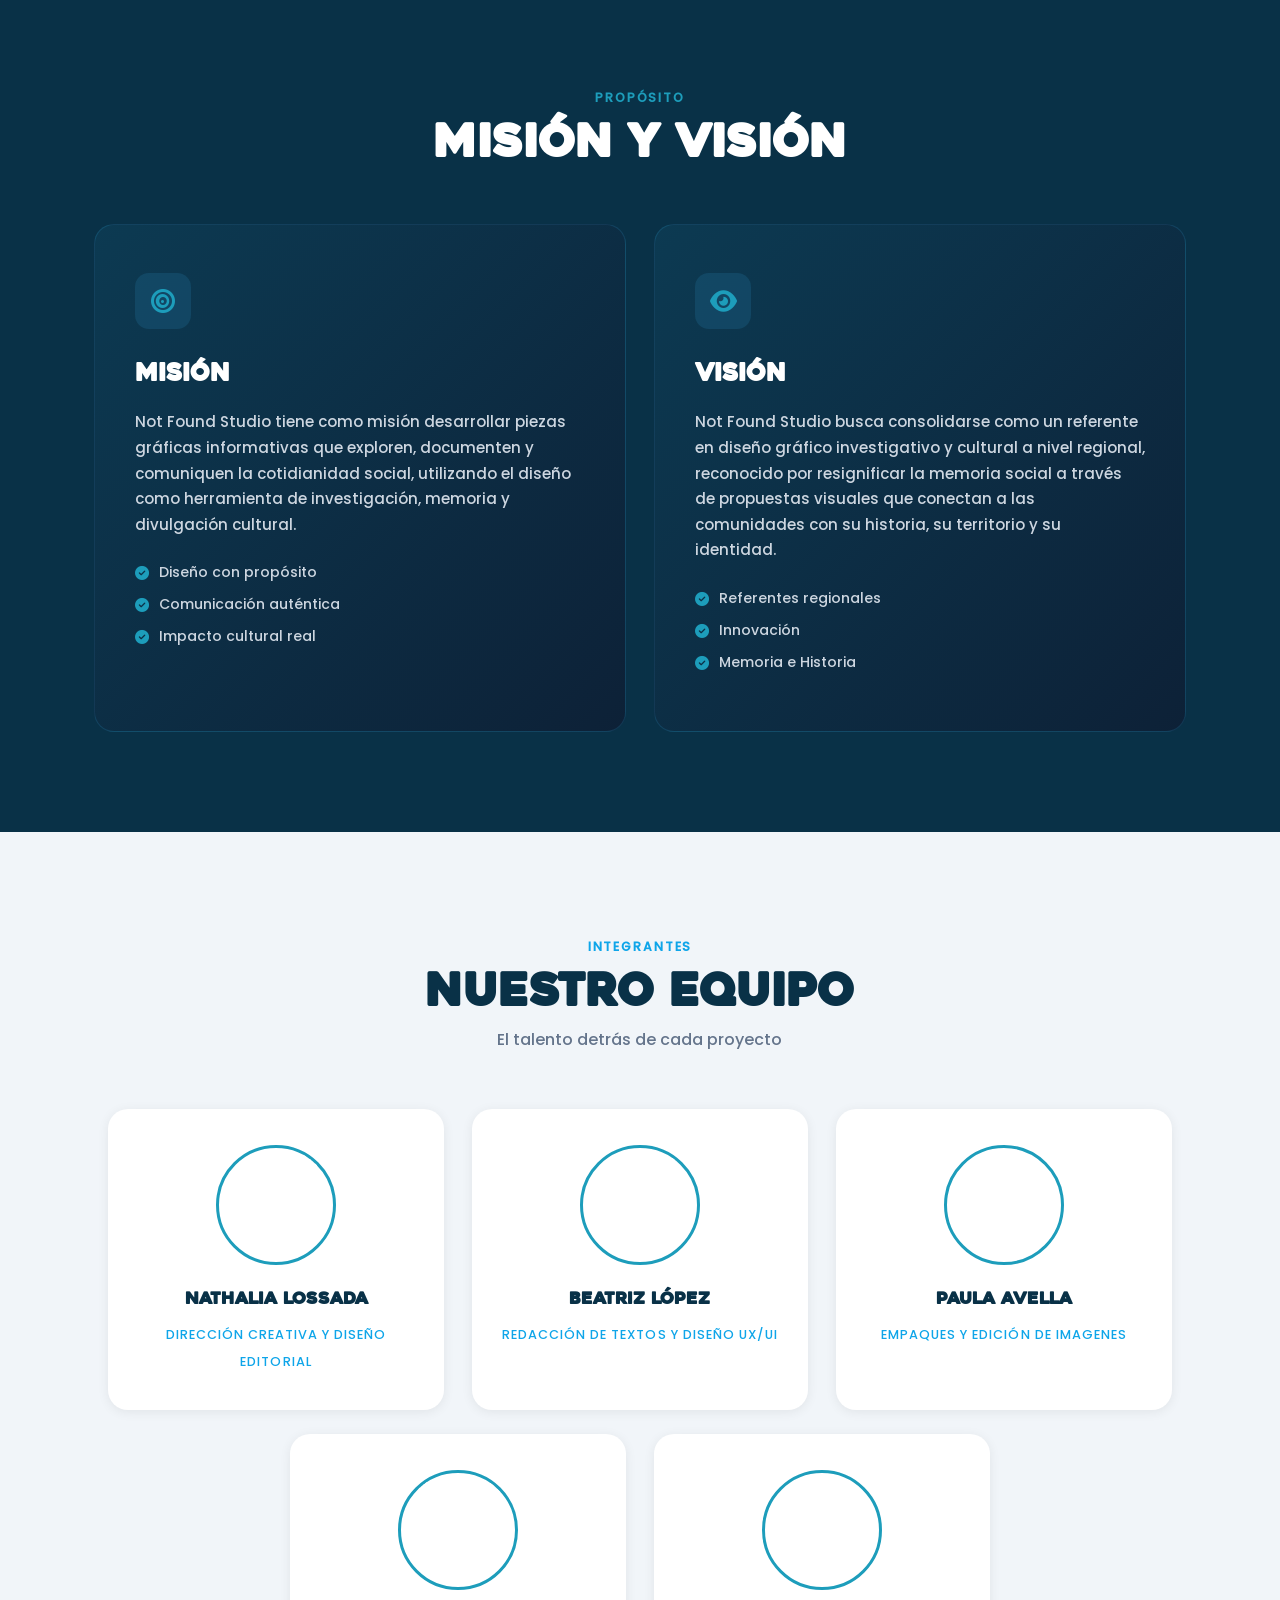
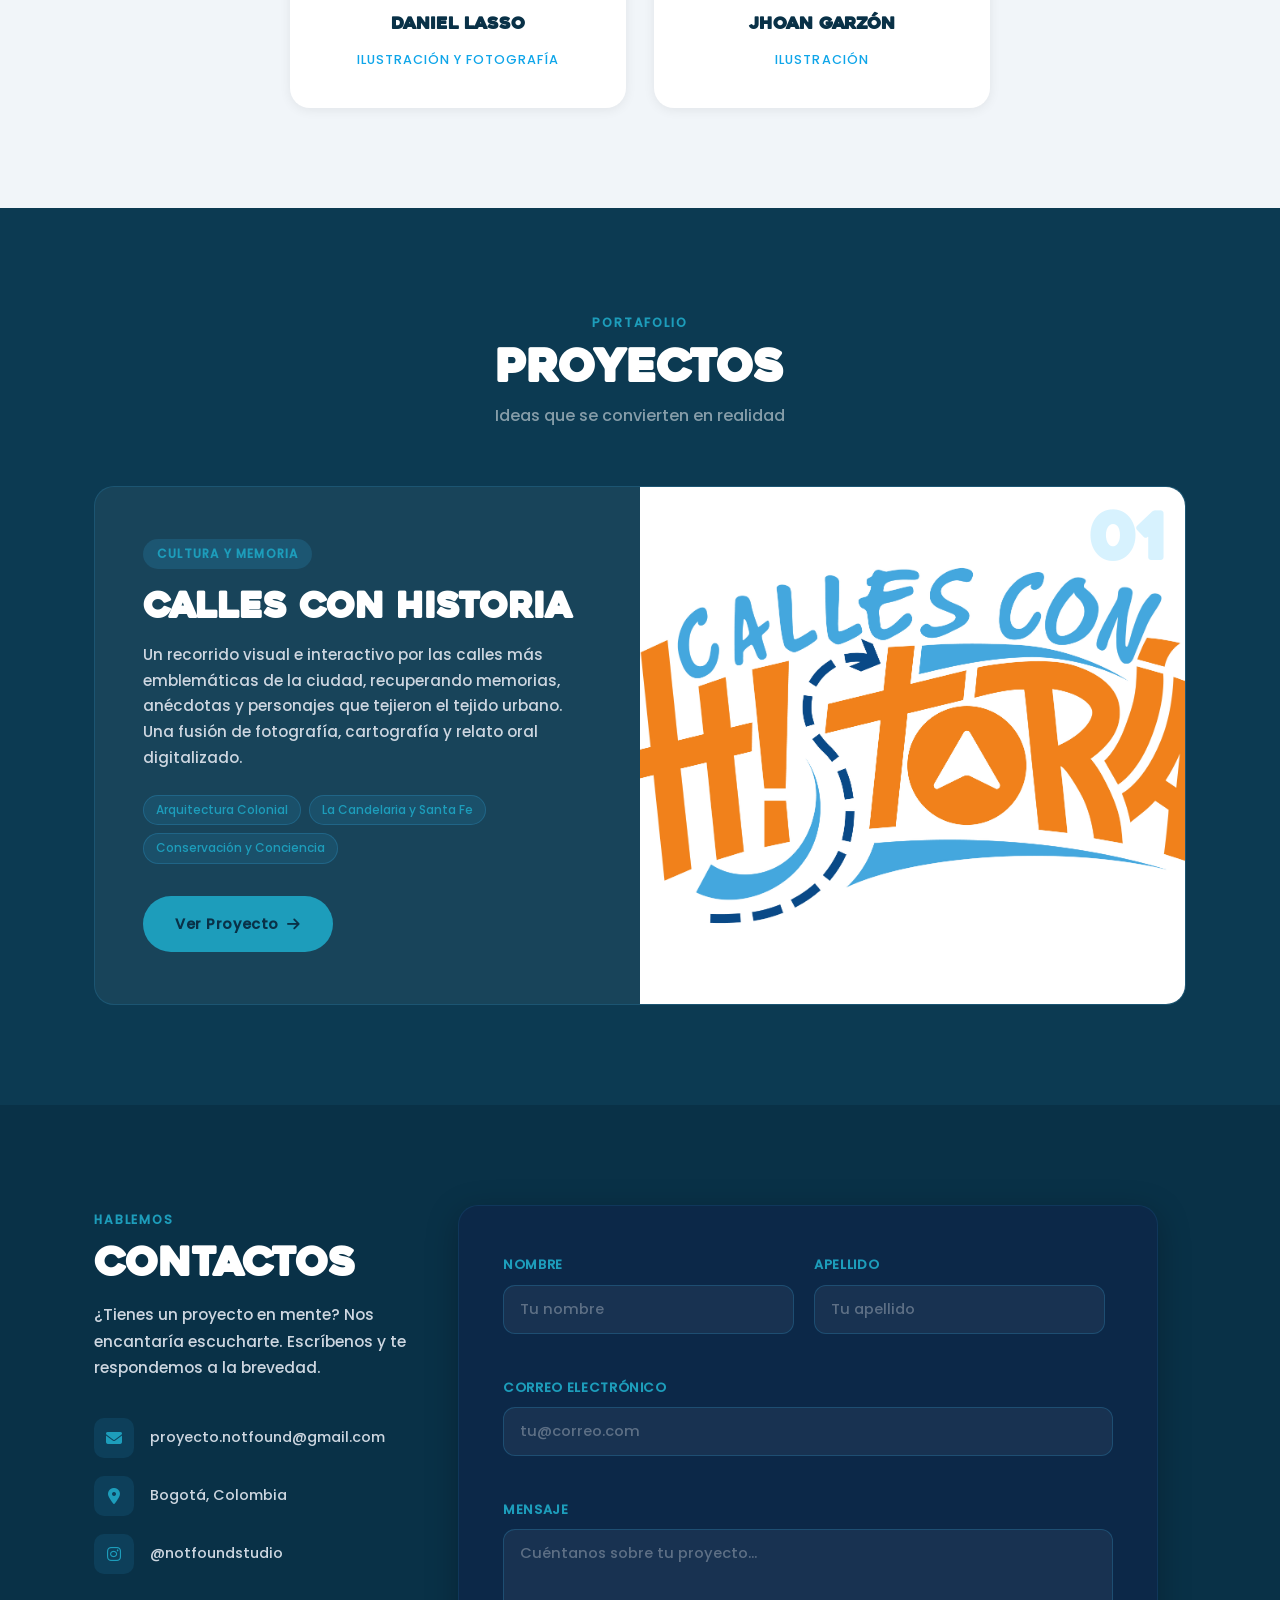
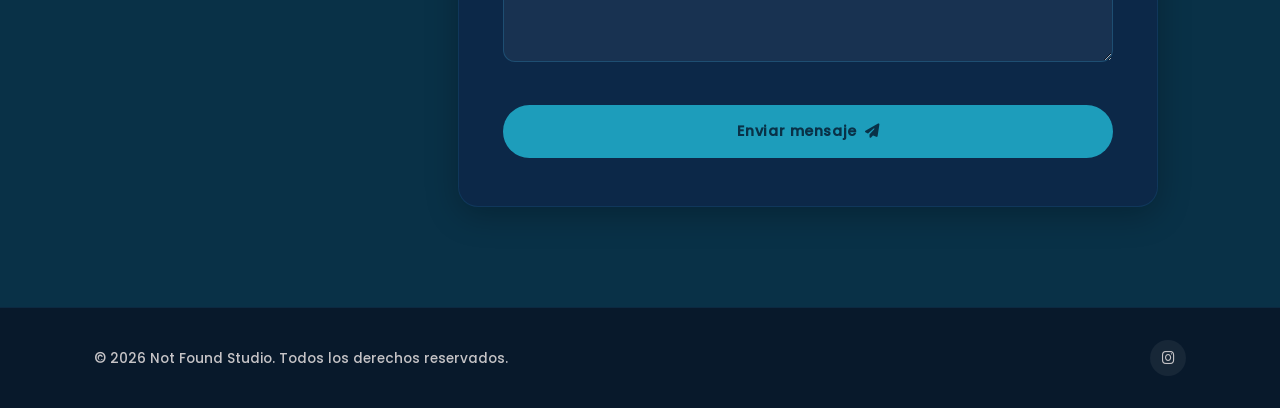
==== commit 737098bd: "cambio 1 cambie las ritas de las imagenes" ====
--- a/index.html
+++ b/index.html
@@ -152,10 +152,10 @@
             <div class="team-photo">
               <img
                 src="img/equipo1.jpg"
-                alt="Nathalia lossada"
-              />
-              <div class="team-overlay">
-                <a href="https://www.instagram.com/nlossada?igsh=bnplN2xuNHA5bGJr" class="team-link" aria-label="Instagram de Nathalia">
+                alt="nathalia lossada"
+              />
+              <div class="team-overlay">
+                <a href="https://www.instagram.com/nlossada?igsh=bnplN2xuNHA5bGJr" class="team-link" aria-label="instagram de nathalia">
                   <i class="fas fa-envelope"></i>
                 </a>
               </div>
@@ -170,10 +170,10 @@
             <div class="team-photo">
               <img
                 src="img/equipo2.jpg"
-                alt="Beatriz López"
-              />
-              <div class="team-overlay">
-                <a href="https://www.instagram.com/bea_adrix?igsh=NGtjNWd2dTVrZHo2" class="team-link" aria-label="instagram de Beatriz">
+                alt="beatriz lópez"
+              />
+              <div class="team-overlay">
+                <a href="https://www.instagram.com/bea_adrix?igsh=NGtjNWd2dTVrZHo2" class="team-link" aria-label="instagram de beatriz">
                   <i class="fas fa-envelope"></i>
                 </a>
               </div>
@@ -188,10 +188,10 @@
             <div class="team-photo">
               <img
                 src="img/equipo3.jpg"
-                alt="Paula Avella"
-              />
-              <div class="team-overlay">
-                <a href="https://www.instagram.com/pautinament3?igsh=bTRzOGg0ZjN5amI3" class="team-link" aria-label="instagram de Paula">
+                alt="paula avella"
+              />
+              <div class="team-overlay">
+                <a href="https://www.instagram.com/pautinament3?igsh=bTRzOGg0ZjN5amI3" class="team-link" aria-label="instagram de paula">
                   <i class="fas fa-envelope"></i>
                 </a>
               </div>
@@ -208,10 +208,10 @@
             <div class="team-photo">
               <img
                 src="img/equipo4.jpg"
-                alt="Daniel Lasso"
-              />
-              <div class="team-overlay">
-                <a href="https://www.instagram.com/dan_d4x_?igsh=Ym0zbWVmbXpodW9n&utm_source=qr" class="team-link" aria-label="instagram de Daniel">
+                alt="daniel lasso"
+              />
+              <div class="team-overlay">
+                <a href="https://www.instagram.com/dan_d4x_?igsh=Ym0zbWVmbXpodW9n&utm_source=qr" class="team-link" aria-label="instagram de daniel">
                   <i class="fas fa-envelope"></i>
                 </a>
               </div>
@@ -226,10 +226,10 @@
             <div class="team-photo">
               <img
                 src="img/equipo5.jpg"
-                alt="Jhoan Garzón"
-              />
-              <div class="team-overlay">
-                <a href="https://www.instagram.com/ribbit_melon?igsh=cm5mOG1vd2Rkbng2" class="team-link" aria-label="instagram de Jhoan">
+                alt="jhoan garzón"
+              />
+              <div class="team-overlay">
+                <a href="https://www.instagram.com/ribbit_melon?igsh=cm5mOG1vd2Rkbng2" class="team-link" aria-label="instagram de jhoan">
                   <i class="fas fa-envelope"></i>
                 </a>
               </div>
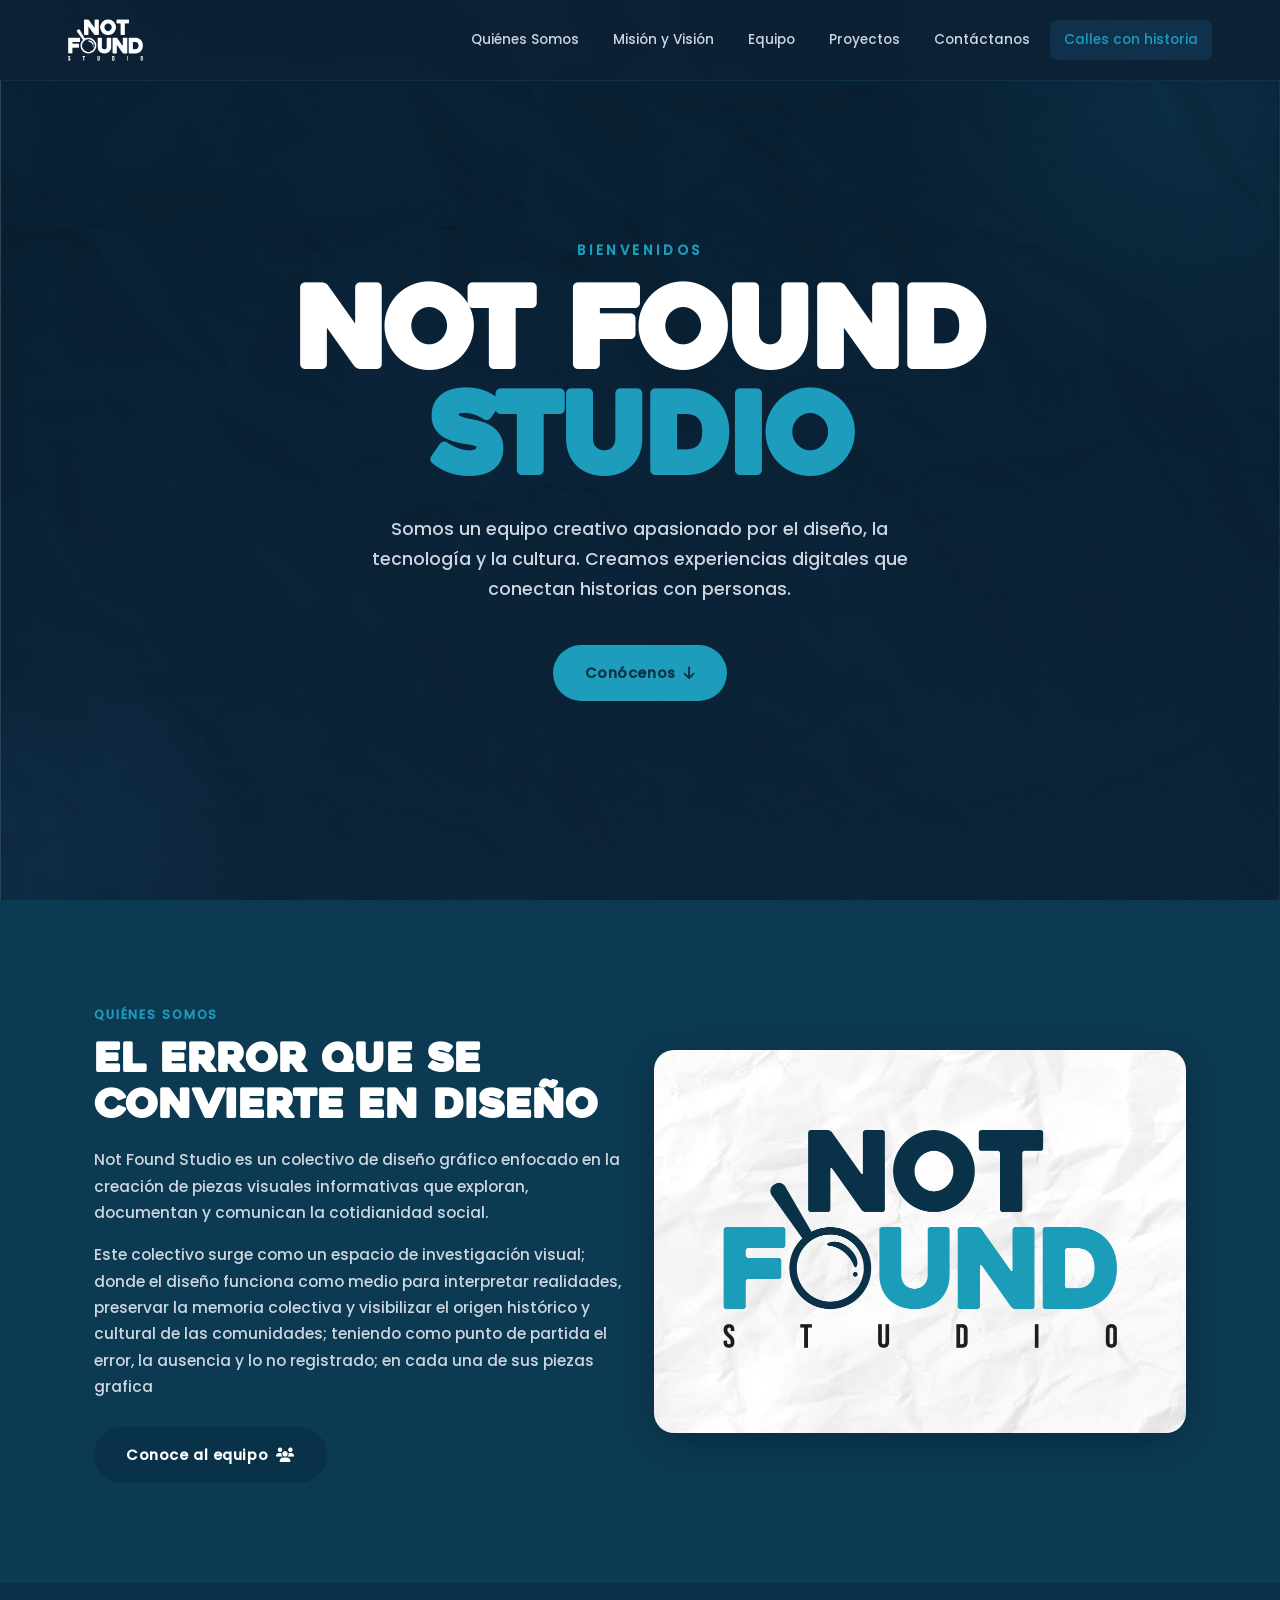
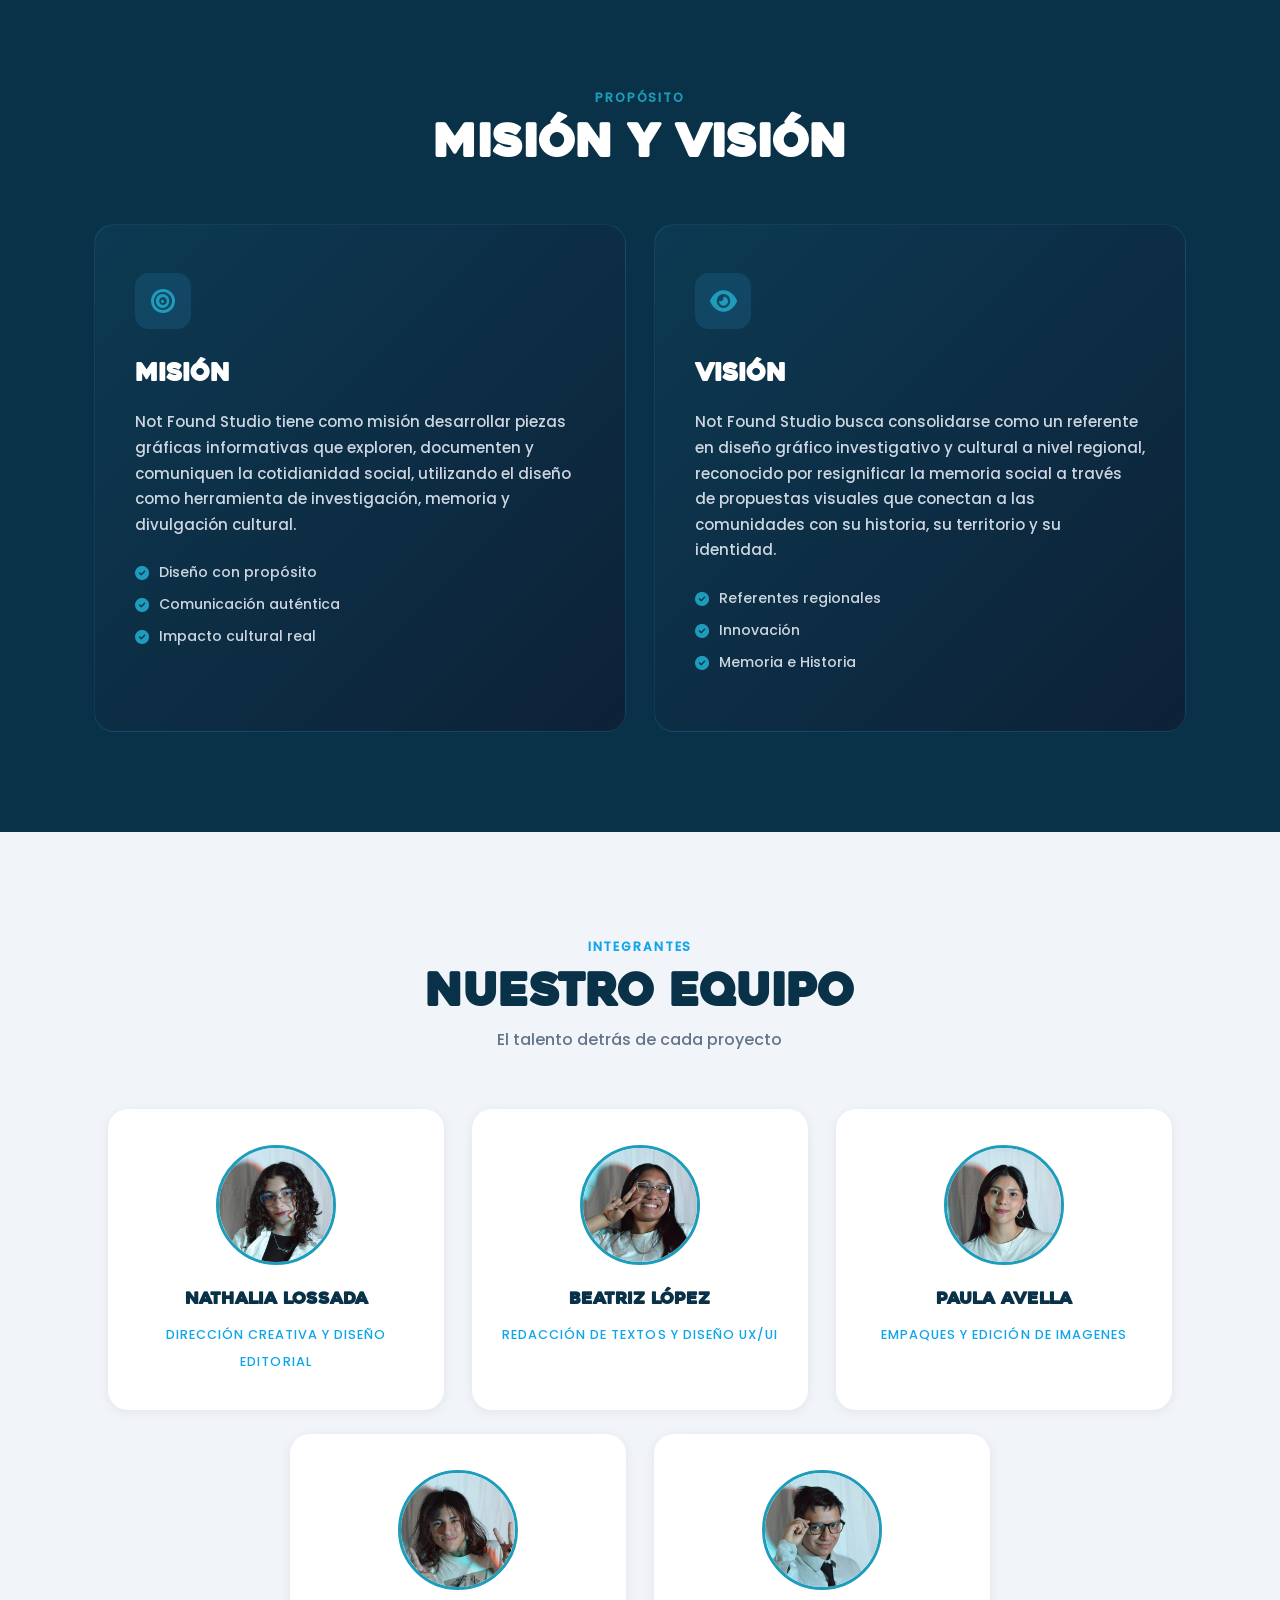
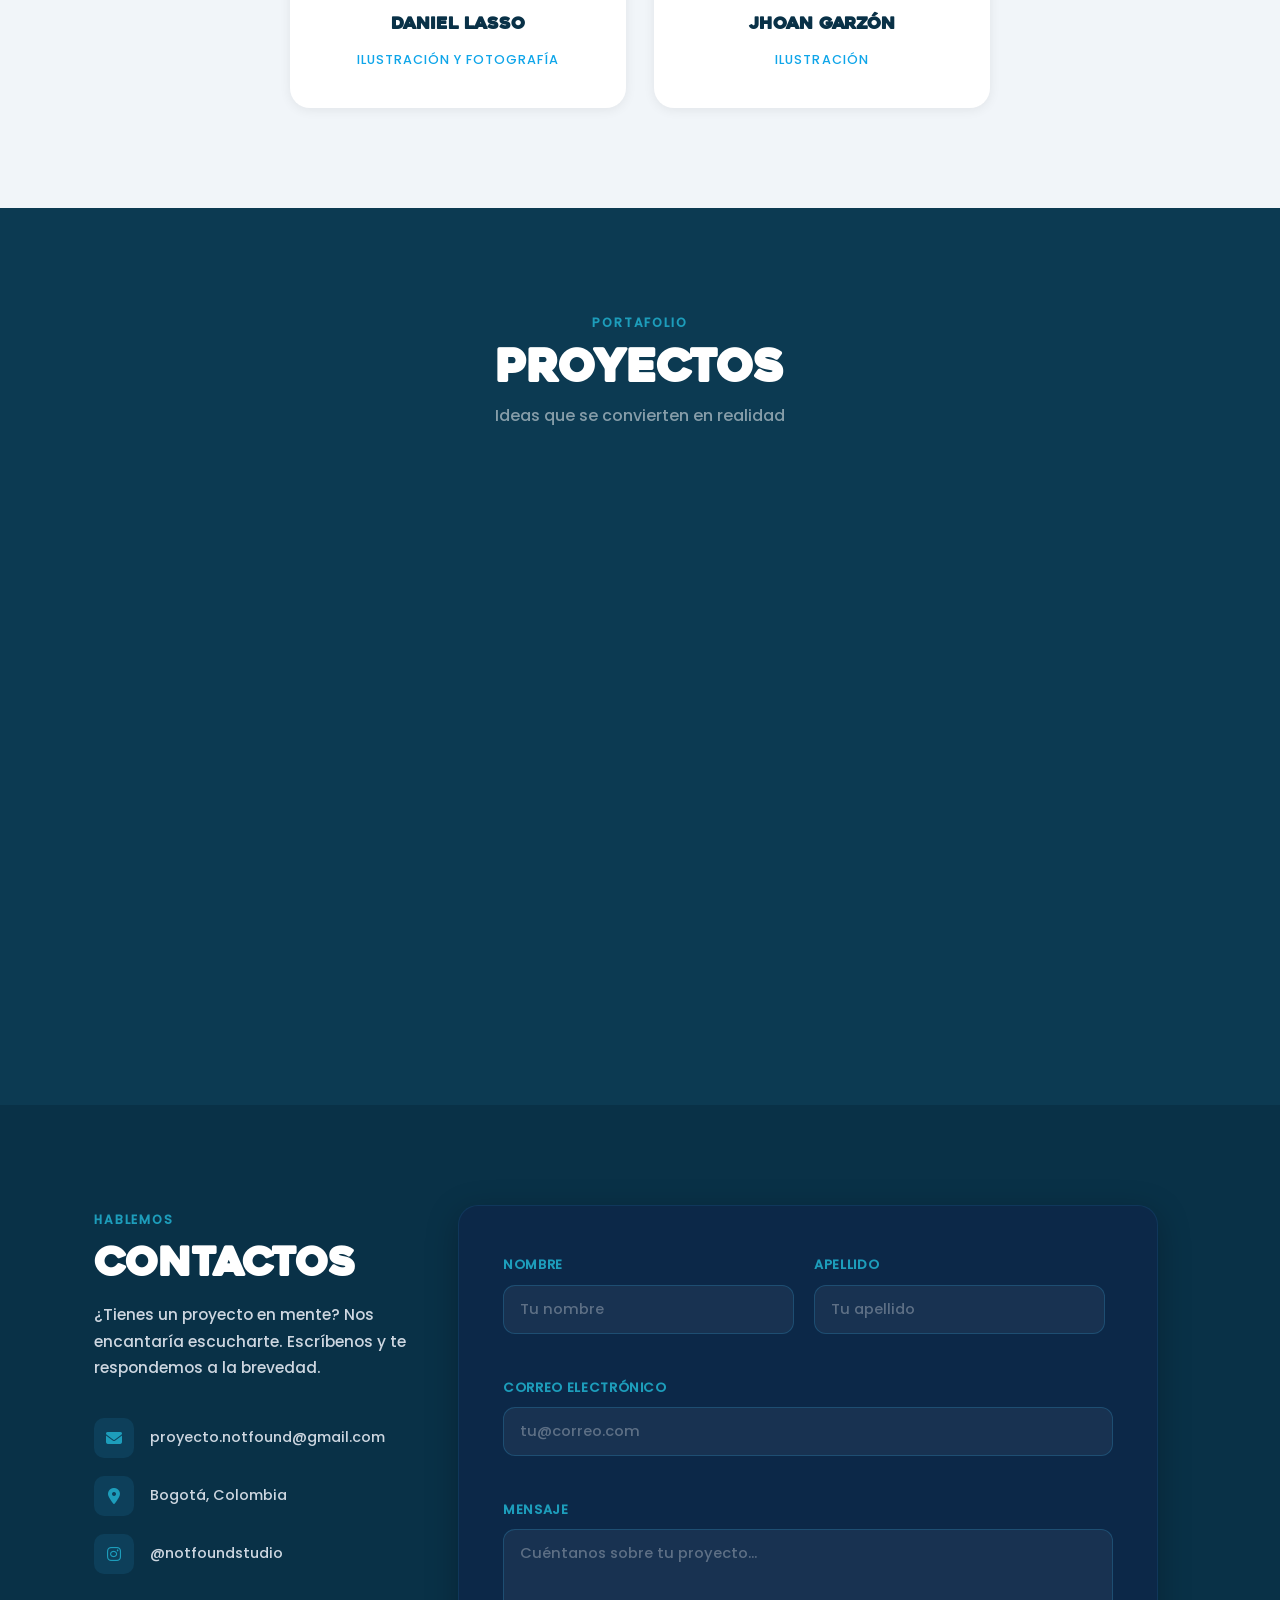
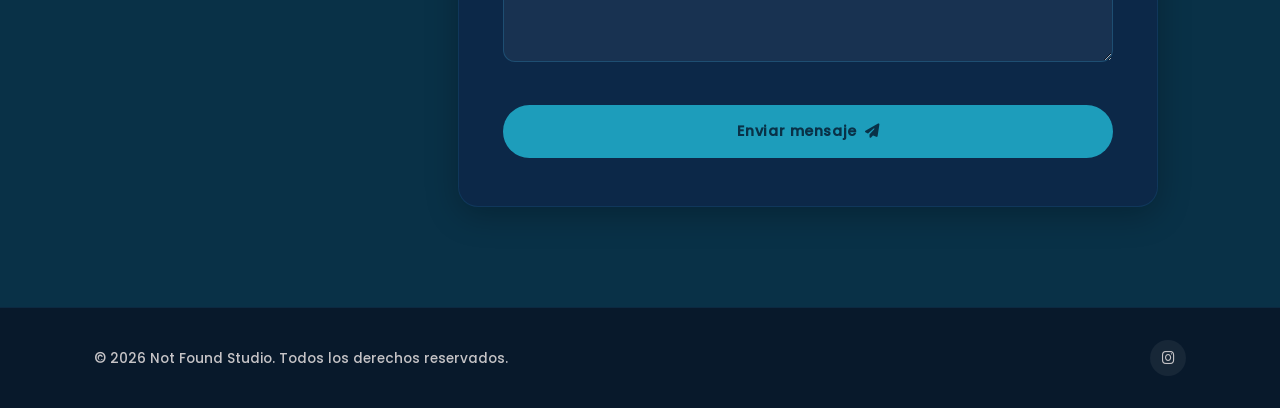
==== commit 38868ab9: "cambio2 cambio de rutas de imagenes" ====
--- a/index.html
+++ b/index.html
@@ -151,7 +151,7 @@
           <div class="team-card">
             <div class="team-photo">
               <img
-                src="img/equipo1.jpg"
+                src="./img/equipo1.JPG"
                 alt="nathalia lossada"
               />
               <div class="team-overlay">
@@ -169,7 +169,7 @@
           <div class="team-card">
             <div class="team-photo">
               <img
-                src="img/equipo2.jpg"
+                src="./img/equipo2.JPG"
                 alt="beatriz lópez"
               />
               <div class="team-overlay">
@@ -187,7 +187,7 @@
           <div class="team-card">
             <div class="team-photo">
               <img
-                src="img/equipo3.jpg"
+                src="./img/equipo3.JPG"
                 alt="paula avella"
               />
               <div class="team-overlay">
@@ -207,7 +207,7 @@
           <div class="team-card">
             <div class="team-photo">
               <img
-                src="img/equipo4.jpg"
+                src="./img/equipo4.JPG"
                 alt="daniel lasso"
               />
               <div class="team-overlay">
@@ -225,7 +225,7 @@
           <div class="team-card">
             <div class="team-photo">
               <img
-                src="img/equipo5.jpg"
+                src="./img/equipo5.JPG"
                 alt="jhoan garzón"
               />
               <div class="team-overlay">
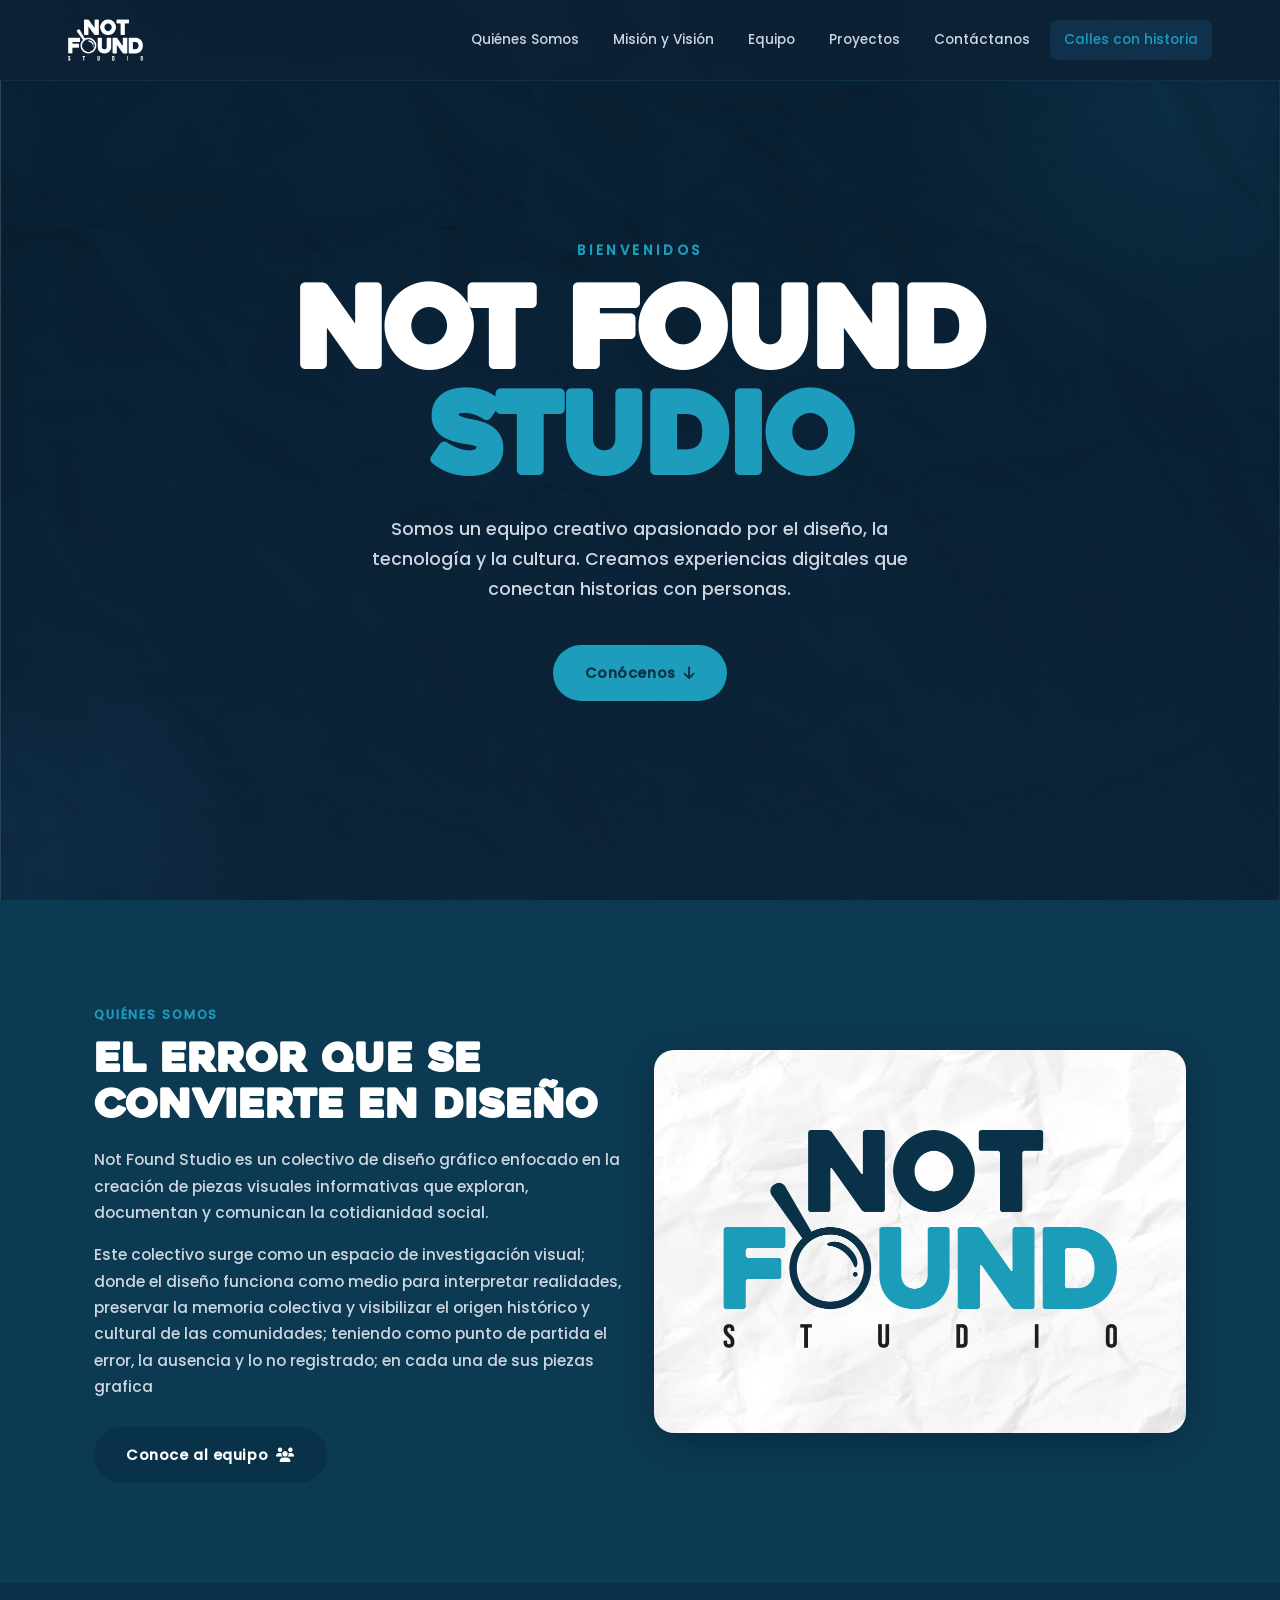
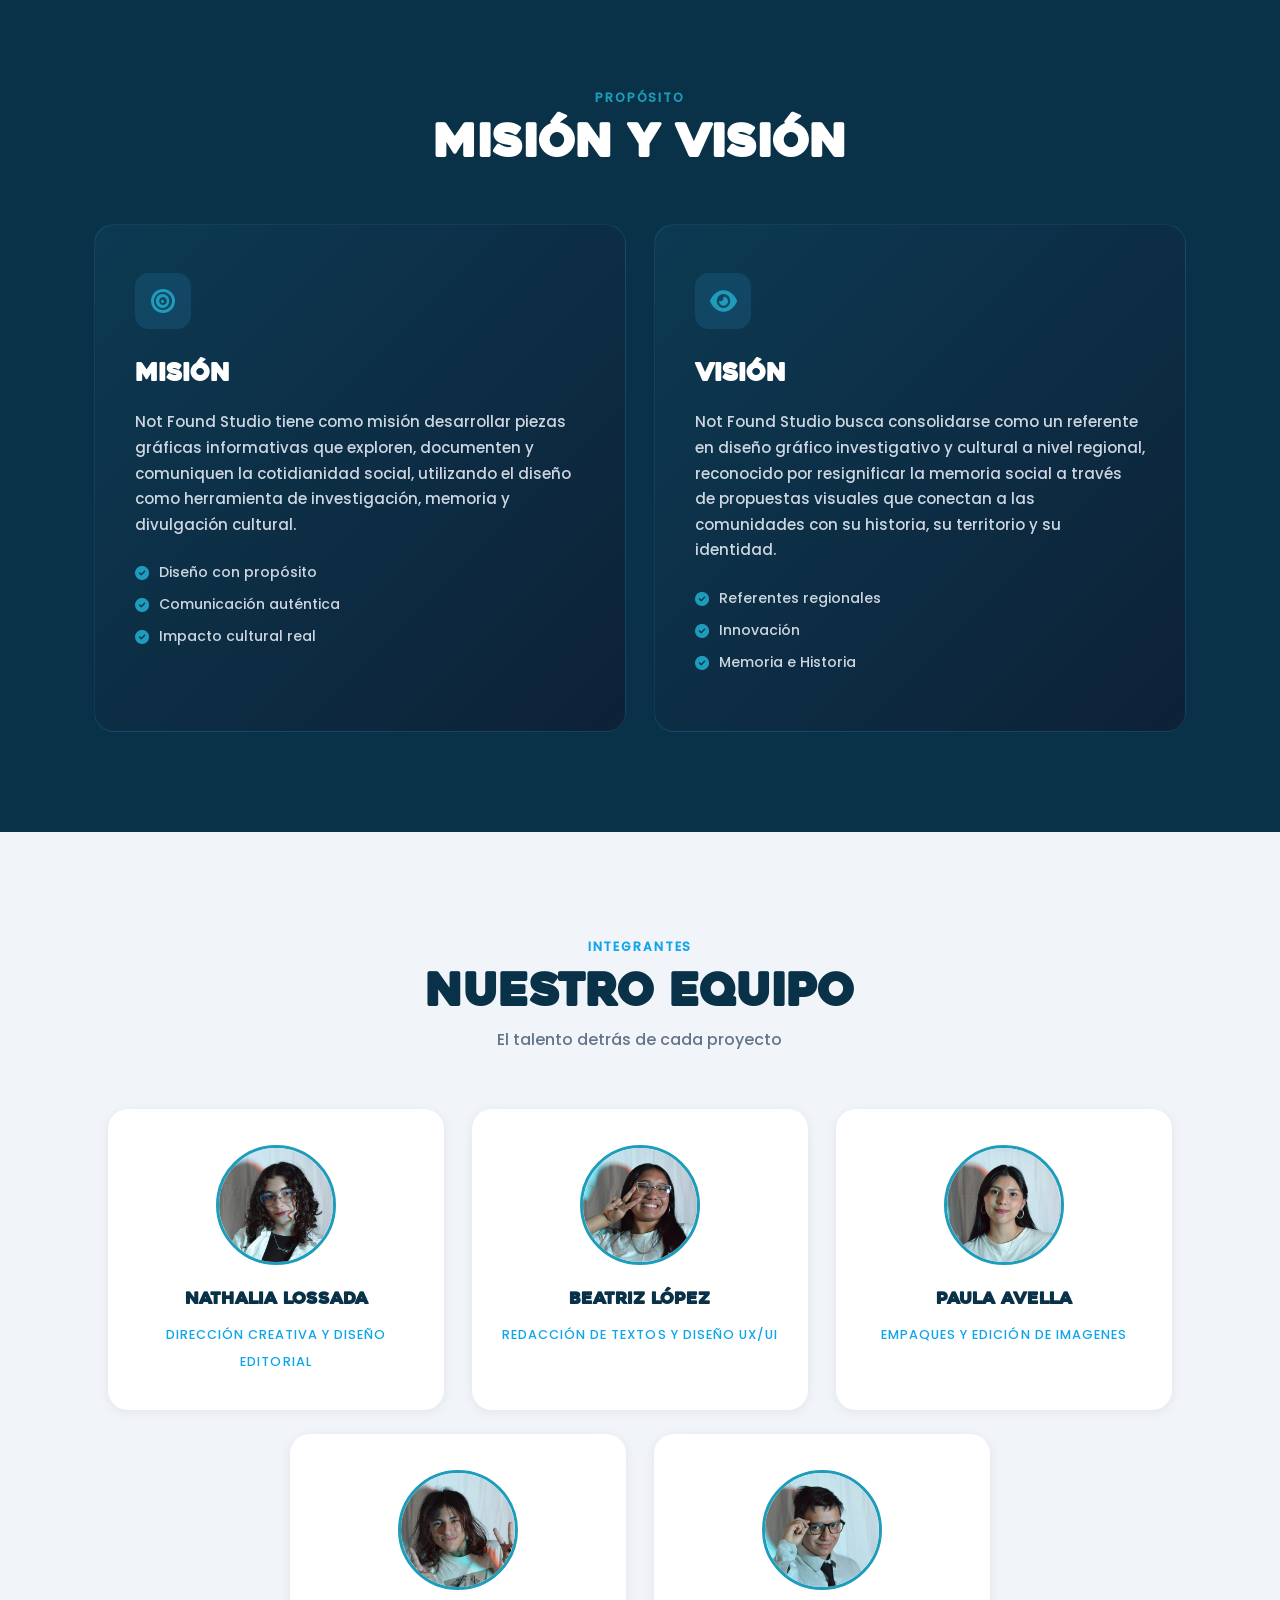
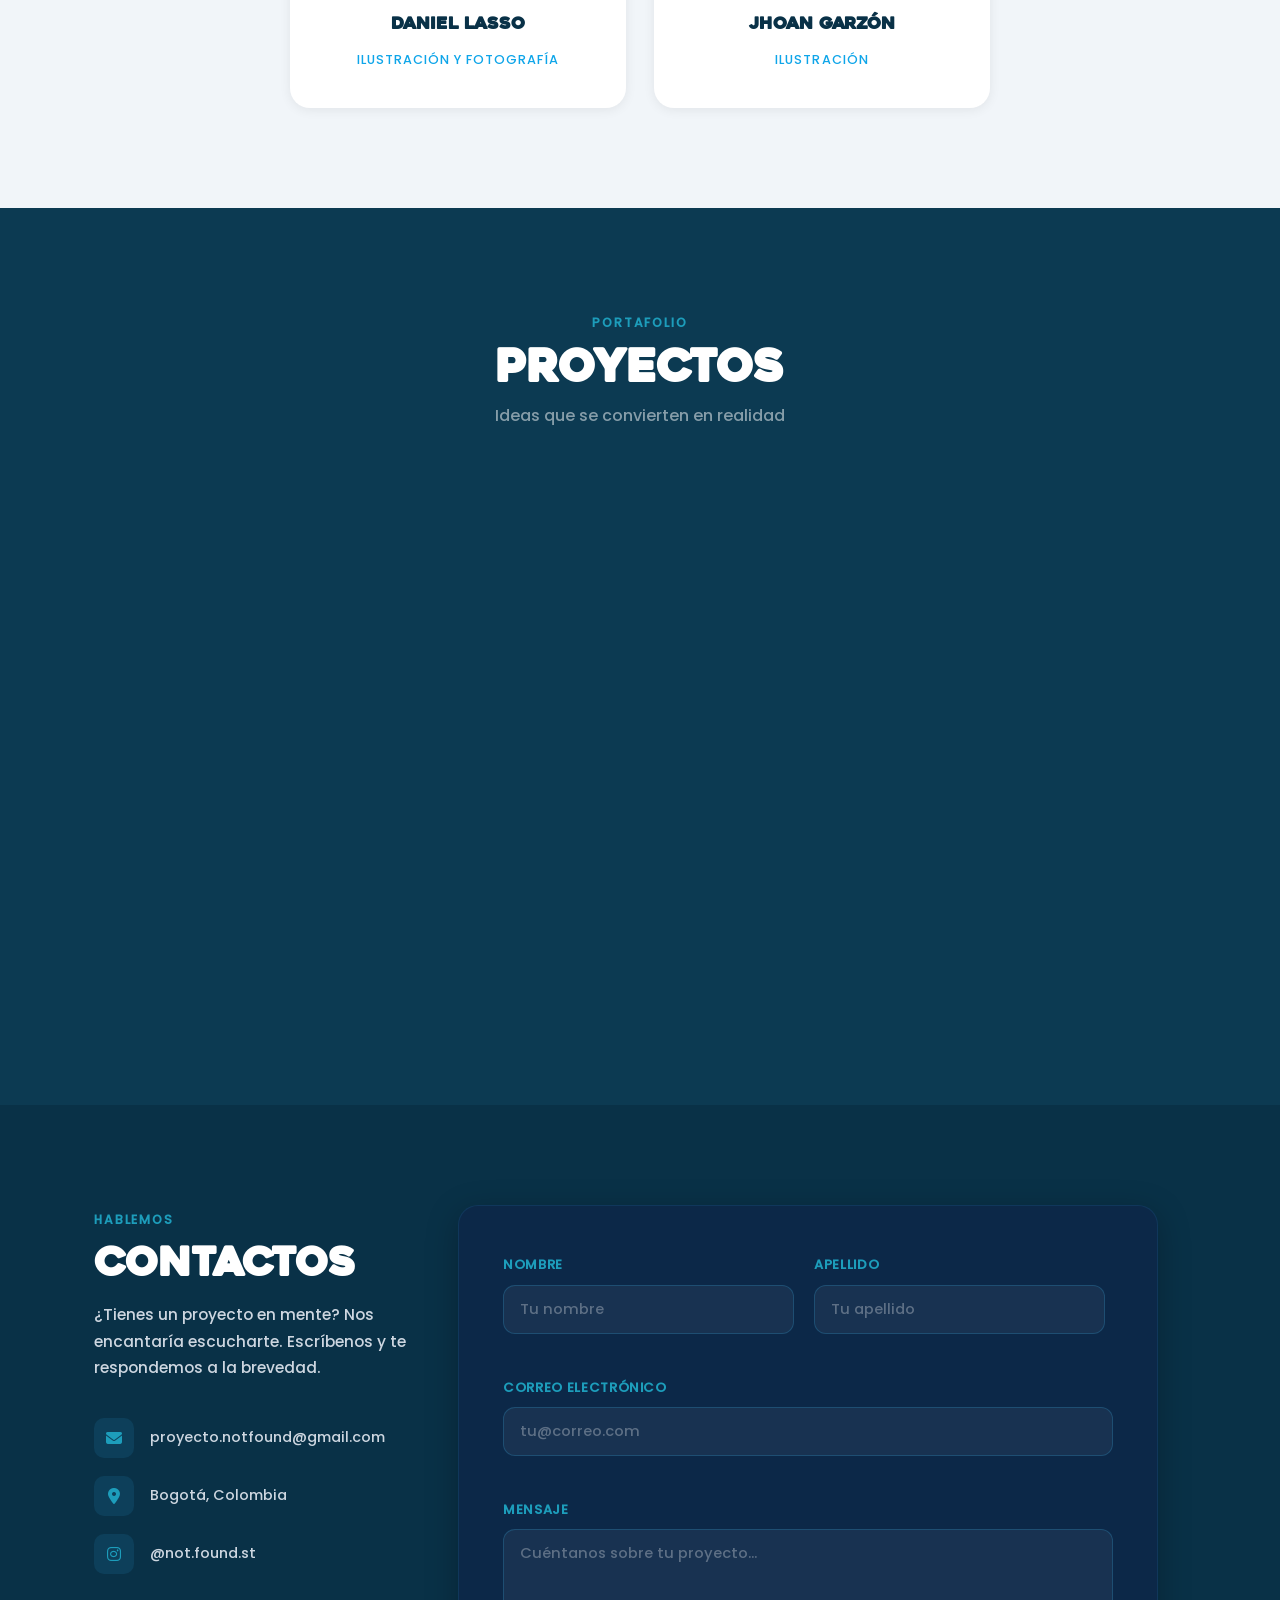
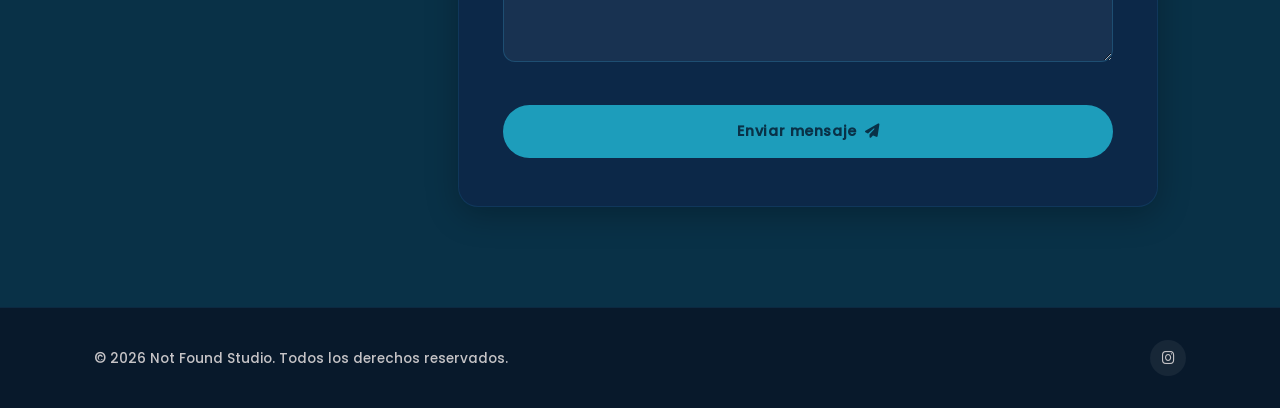
==== commit b6193fc1: "cambio3 cambio del ig" ====
--- a/index.html
+++ b/index.html
@@ -310,7 +310,7 @@
             </div>
             <div class="contact-item">
               <i class="fab fa-instagram"></i>
-              <span>@notfoundstudio</span>
+              <span>@not.found.st</span>
             </div>
           </div>
         </div>
